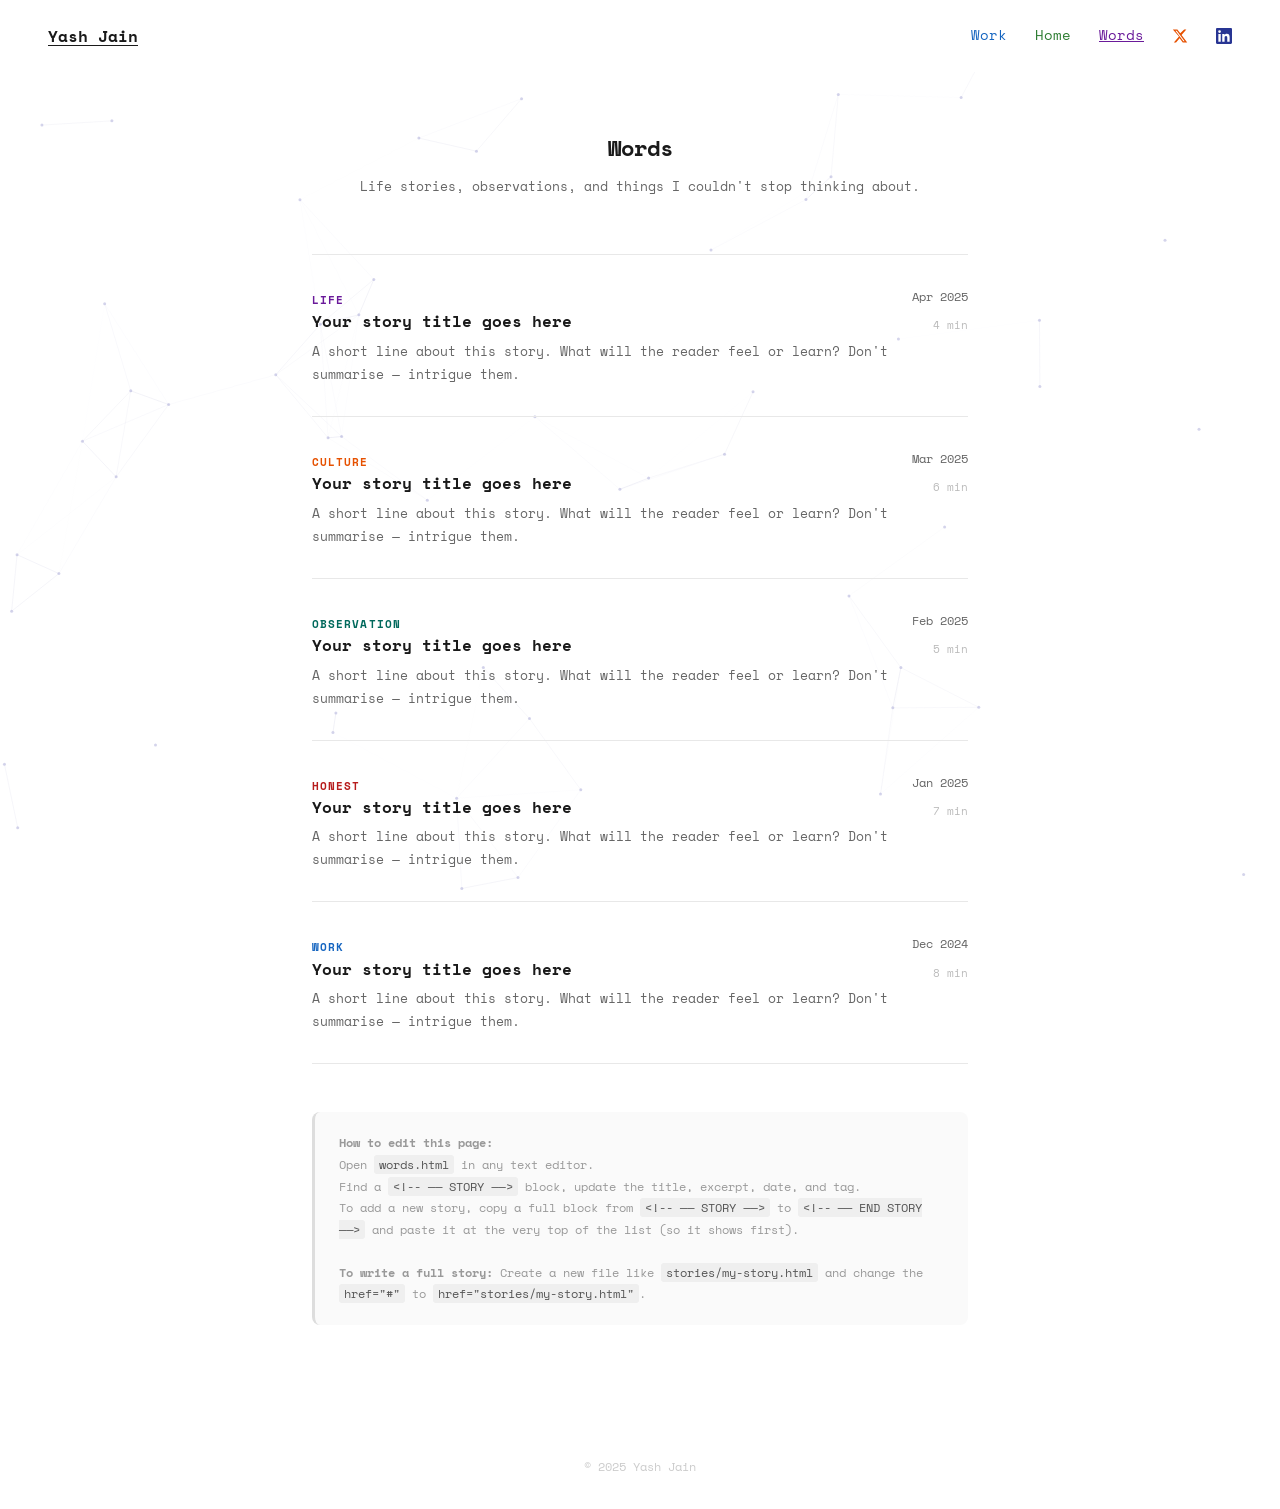
==== words.html @ 3374d109 "Rebuild site as personal page for Yash Jain Replaced VC portfolio template with a minimal, monospace" ====
<!DOCTYPE html>
<html lang="en">
<head>
  <meta charset="UTF-8" />
  <meta name="viewport" content="width=device-width, initial-scale=1.0" />
  <title>Words — Yash Jain</title>
  <meta name="description" content="Stories, essays, and observations by Yash Jain." />
  <link rel="preconnect" href="https://fonts.googleapis.com" />
  <link rel="preconnect" href="https://fonts.gstatic.com" crossorigin />
  <link href="https://fonts.googleapis.com/css2?family=Space+Mono:ital,wght@0,400;0,700;1,400&display=swap" rel="stylesheet" />
  <link rel="stylesheet" href="css/style.css" />
</head>
<body>

  <canvas id="bg-canvas"></canvas>

  <!-- ═══ NAV ═══ -->
  <nav>
    <div class="nav-name"><a href="index.html">Yash Jain</a></div>
    <button class="nav-toggle" id="nav-toggle" aria-label="Menu">☰</button>
    <div class="nav-right" id="nav-right">
      <a href="work.html" class="c-blue">Work</a>
      <a href="index.html" class="c-green">Home</a>
      <a href="words.html" class="c-purple" style="text-decoration: underline;">Words</a>
      <a href="https://twitter.com/yourhandle" target="_blank" rel="noopener" class="c-orange nav-icon" title="Twitter / X">
        <svg width="16" height="16" viewBox="0 0 24 24" fill="currentColor"><path d="M18.244 2.25h3.308l-7.227 8.26 8.502 11.24H16.17l-4.714-6.231-5.401 6.231H2.744l7.736-8.857L1.254 2.25H8.08l4.259 5.629zm-1.161 17.52h1.833L7.084 4.126H5.117z"/></svg>
      </a>
      <a href="https://linkedin.com/in/yourprofile" target="_blank" rel="noopener" class="c-indigo nav-icon" title="LinkedIn">
        <svg width="16" height="16" viewBox="0 0 24 24" fill="currentColor"><path d="M20.447 20.452h-3.554v-5.569c0-1.328-.027-3.037-1.852-3.037-1.853 0-2.136 1.445-2.136 2.939v5.667H9.351V9h3.414v1.561h.046c.477-.9 1.637-1.85 3.37-1.85 3.601 0 4.267 2.37 4.267 5.455v6.286zM5.337 7.433a2.062 2.062 0 01-2.063-2.065 2.064 2.064 0 112.063 2.065zm1.782 13.019H3.555V9h3.564v11.452zM22.225 0H1.771C.792 0 0 .774 0 1.729v20.542C0 23.227.792 24 1.771 24h20.451C23.2 24 24 23.227 24 22.271V1.729C24 .774 23.2 0 22.222 0h.003z"/></svg>
      </a>
    </div>
  </nav>

  <!-- ═══ WORDS PAGE ═══ -->
  <main class="page-main">

    <div class="page-header">
      <h1 class="page-title">Words</h1>
      <!-- ✏️ Edit this subtitle -->
      <p class="page-subtitle">Life stories, observations, and things I couldn't stop thinking about.</p>
    </div>

    <!-- ═══════════════════════════════════════════════════
         ✏️  HOW TO ADD A NEW STORY:

         Copy one <a class="story-item">...</a> block below
         and paste it before the closing </div> of story-list.
         Most recent story should go at the top.

         For the href — if you want a separate page for the full
         story, create a new .html file (e.g. "stories/story-name.html")
         and link to it. Or leave href="#" until you write the full piece.

         TAGS: pick a color class that fits the category:
           c-purple = personal / life
           c-blue   = work / career
           c-green  = places / travel
           c-orange = culture / films / music
           c-teal   = observations
           c-red    = anything raw / honest
         ═══════════════════════════════════════════════════ -->

    <div class="story-list">

      <!-- ── STORY ── Copy & paste this block to add more ── -->
      <a href="#" class="story-item">
        <div>
          <!-- ✏️ Category label + color -->
          <span class="story-tag c-purple">Life</span>
          <!-- ✏️ Story title -->
          <span class="story-title">Your story title goes here</span>
          <!-- ✏️ One-line teaser — what is this story about? -->
          <p class="story-excerpt">
            A short line about this story. What will the reader feel or learn?
            Don't summarise — intrigue them.
          </p>
        </div>
        <div class="story-meta">
          <!-- ✏️ Month + Year -->
          <span class="story-date">Apr 2025</span>
          <!-- ✏️ Estimated reading time -->
          <span class="story-mins">4 min</span>
        </div>
      </a>
      <!-- ── END STORY ── -->

      <!-- ── STORY ── -->
      <a href="#" class="story-item">
        <div>
          <span class="story-tag c-orange">Culture</span>
          <span class="story-title">Your story title goes here</span>
          <p class="story-excerpt">
            A short line about this story. What will the reader feel or learn?
            Don't summarise — intrigue them.
          </p>
        </div>
        <div class="story-meta">
          <span class="story-date">Mar 2025</span>
          <span class="story-mins">6 min</span>
        </div>
      </a>
      <!-- ── END STORY ── -->

      <!-- ── STORY ── -->
      <a href="#" class="story-item">
        <div>
          <span class="story-tag c-teal">Observation</span>
          <span class="story-title">Your story title goes here</span>
          <p class="story-excerpt">
            A short line about this story. What will the reader feel or learn?
            Don't summarise — intrigue them.
          </p>
        </div>
        <div class="story-meta">
          <span class="story-date">Feb 2025</span>
          <span class="story-mins">5 min</span>
        </div>
      </a>
      <!-- ── END STORY ── -->

      <!-- ── STORY ── -->
      <a href="#" class="story-item">
        <div>
          <span class="story-tag c-red">Honest</span>
          <span class="story-title">Your story title goes here</span>
          <p class="story-excerpt">
            A short line about this story. What will the reader feel or learn?
            Don't summarise — intrigue them.
          </p>
        </div>
        <div class="story-meta">
          <span class="story-date">Jan 2025</span>
          <span class="story-mins">7 min</span>
        </div>
      </a>
      <!-- ── END STORY ── -->

      <!-- ── STORY ── -->
      <a href="#" class="story-item">
        <div>
          <span class="story-tag c-blue">Work</span>
          <span class="story-title">Your story title goes here</span>
          <p class="story-excerpt">
            A short line about this story. What will the reader feel or learn?
            Don't summarise — intrigue them.
          </p>
        </div>
        <div class="story-meta">
          <span class="story-date">Dec 2024</span>
          <span class="story-mins">8 min</span>
        </div>
      </a>
      <!-- ── END STORY ── -->

    </div>
    <!-- ═══ END STORY LIST ═══ -->

    <!-- How-to note — delete this once you're done editing -->
    <div class="edit-hint">
      <strong>How to edit this page:</strong><br />
      Open <code>words.html</code> in any text editor.<br />
      Find a <code>&lt;!-- ── STORY ──&gt;</code> block, update the title, excerpt, date, and tag.<br />
      To add a new story, copy a full block from <code>&lt;!-- ── STORY ──&gt;</code> to <code>&lt;!-- ── END STORY ──&gt;</code> and paste it at the very top of the list (so it shows first).<br /><br />
      <strong>To write a full story:</strong> Create a new file like <code>stories/my-story.html</code> and change the <code>href="#"</code> to <code>href="stories/my-story.html"</code>.
    </div>

  </main>

  <footer>© 2025 Yash Jain</footer>

  <script src="js/main.js"></script>
</body>
</html>
---- css/style.css ----
@import url('https://fonts.googleapis.com/css2?family=Space+Mono:ital,wght@0,400;0,700;1,400&display=swap');

* { box-sizing: border-box; margin: 0; padding: 0; }

:root {
  --bg: #ffffff;
  --text: #1a1a1a;
  --muted: #666;
  --border: #e8e8e8;
  --font: 'Space Mono', 'Courier New', monospace;
}

html { scroll-behavior: smooth; }

body {
  font-family: var(--font);
  background: var(--bg);
  color: var(--text);
  line-height: 1.75;
  font-size: 15px;
  -webkit-font-smoothing: antialiased;
}

/* Constellation canvas sits behind everything */
#bg-canvas {
  position: fixed;
  top: 0; left: 0;
  width: 100%; height: 100%;
  z-index: 0;
  pointer-events: none;
}

nav, main, footer { position: relative; z-index: 1; }

/* ── NAV ─────────────────────────────────────────── */
nav {
  display: flex;
  justify-content: space-between;
  align-items: center;
  padding: 22px 48px;
  background: rgba(255, 255, 255, 0.88);
  backdrop-filter: blur(10px);
  -webkit-backdrop-filter: blur(10px);
  position: sticky;
  top: 0;
  z-index: 100;
}

.nav-name a {
  font-size: 1rem;
  font-weight: 700;
  color: var(--text);
  text-decoration: underline;
  text-underline-offset: 3px;
}

.nav-right {
  display: flex;
  align-items: center;
  gap: 28px;
}

.nav-right a {
  font-size: 0.85rem;
  text-decoration: none;
  font-weight: 400;
}

.nav-right a:hover { text-decoration: underline; }

.nav-icon {
  display: flex;
  align-items: center;
}

.nav-toggle {
  display: none;
  background: none;
  border: none;
  cursor: pointer;
  font-size: 1.4rem;
  color: var(--text);
  font-family: var(--font);
}

/* ── HOMEPAGE ─────────────────────────────────────── */
.main {
  max-width: 720px;
  margin: 0 auto;
  padding: 56px 32px 100px;
  text-align: center;
}

/* Circular photo */
.photo-wrap { margin-bottom: 36px; }

.photo-circle {
  width: 160px;
  height: 160px;
  border-radius: 50%;
  overflow: hidden;
  margin: 0 auto;
  background: #e8e8e8;
  border: 3px solid #ddd;
  display: flex;
  align-items: center;
  justify-content: center;
}

.photo-circle img {
  width: 100%;
  height: 100%;
  object-fit: cover;
}

.photo-circle svg { opacity: 0.3; }

.photo-hint {
  margin-top: 8px;
  font-size: 0.7rem;
  color: #bbb;
  font-style: italic;
}

/* Intro paragraphs */
.intro p {
  font-size: 1rem;
  margin-bottom: 22px;
  line-height: 1.85;
}

.intro .greeting {
  font-size: 1.1rem;
  font-weight: 700;
  margin-bottom: 28px;
}

/* Blinking cursor */
.cursor {
  display: inline-block;
  width: 2px;
  height: 0.9em;
  background: var(--text);
  vertical-align: middle;
  margin-left: 3px;
  animation: blink 1.1s step-end infinite;
}
@keyframes blink { 50% { opacity: 0; } }

/* ── COLORFUL LINKS ───────────────────────────────── */
a { text-decoration: none; }
a:hover { text-decoration: underline; }

.c-blue   { color: #1565c0; }
.c-green  { color: #2e7d32; }
.c-purple { color: #6a1a9a; }
.c-teal   { color: #00695c; }
.c-orange { color: #e65100; }
.c-red    { color: #b71c1c; }
.c-pink   { color: #ad1457; }
.c-gold   { color: #e65100; }
.c-indigo { color: #283593; }

/* ── RECENT WRITING PREVIEW (homepage) ───────────── */
.recent-section {
  margin-top: 64px;
  text-align: left;
}

.recent-label {
  font-size: 0.72rem;
  font-weight: 700;
  letter-spacing: 0.12em;
  text-transform: uppercase;
  color: var(--muted);
  margin-bottom: 20px;
  display: block;
}

.recent-list { display: flex; flex-direction: column; }

.recent-item {
  display: flex;
  justify-content: space-between;
  align-items: baseline;
  gap: 16px;
  padding: 14px 0;
  border-bottom: 1px solid var(--border);
  font-size: 0.88rem;
}

.recent-item:first-child { border-top: 1px solid var(--border); }

.recent-item-title { font-weight: 700; line-height: 1.4; }
.recent-item-date { font-size: 0.75rem; color: var(--muted); white-space: nowrap; }

.recent-more {
  display: inline-block;
  margin-top: 18px;
  font-size: 0.82rem;
  color: var(--muted);
}
.recent-more:hover { color: var(--text); text-decoration: underline; }

/* ── INNER PAGES ──────────────────────────────────── */
.page-main {
  max-width: 720px;
  margin: 0 auto;
  padding: 56px 32px 100px;
}

.page-header {
  text-align: center;
  margin-bottom: 56px;
}

.page-title {
  font-size: 1.4rem;
  font-weight: 700;
  margin-bottom: 8px;
}

.page-subtitle {
  font-size: 0.83rem;
  color: var(--muted);
  line-height: 1.7;
}

/* ── WORK PAGE ────────────────────────────────────── */
.work-list { display: flex; flex-direction: column; }

.work-item {
  padding: 32px 0;
  border-bottom: 1px solid var(--border);
}

.work-item:first-child { border-top: 1px solid var(--border); }

.work-header {
  display: flex;
  justify-content: space-between;
  align-items: baseline;
  flex-wrap: wrap;
  gap: 8px;
  margin-bottom: 4px;
}

.work-company { font-size: 1rem; font-weight: 700; }
.work-period { font-size: 0.75rem; color: var(--muted); }
.work-role { font-size: 0.83rem; color: var(--muted); font-style: italic; margin-bottom: 10px; }
.work-desc { font-size: 0.875rem; line-height: 1.8; color: #333; }

/* ── WORDS PAGE ───────────────────────────────────── */
.story-list { display: flex; flex-direction: column; }

.story-item {
  padding: 30px 0;
  border-bottom: 1px solid var(--border);
  display: grid;
  grid-template-columns: 1fr auto;
  gap: 20px;
  align-items: start;
  cursor: pointer;
  transition: opacity 0.15s;
  text-decoration: none;
  color: inherit;
}

.story-item:first-child { border-top: 1px solid var(--border); }
.story-item:hover { opacity: 0.6; }

.story-tag {
  font-size: 0.67rem;
  font-weight: 700;
  text-transform: uppercase;
  letter-spacing: 0.1em;
  margin-bottom: 7px;
}

.story-title {
  font-size: 0.97rem;
  font-weight: 700;
  display: block;
  margin-bottom: 7px;
  line-height: 1.4;
}

.story-excerpt {
  font-size: 0.82rem;
  color: var(--muted);
  line-height: 1.75;
}

.story-meta { text-align: right; flex-shrink: 0; padding-top: 2px; }
.story-date { font-size: 0.72rem; color: var(--muted); display: block; margin-bottom: 3px; }
.story-mins { font-size: 0.68rem; color: #bbb; }

/* ── EDIT HINT BOX ────────────────────────────────── */
.edit-hint {
  margin-top: 48px;
  padding: 20px 24px;
  background: #fafafa;
  border-radius: 8px;
  border-left: 3px solid #ddd;
  font-size: 0.75rem;
  color: #999;
  line-height: 1.8;
}

.edit-hint code {
  background: #efefef;
  padding: 1px 5px;
  border-radius: 3px;
  font-family: var(--font);
  font-size: 0.75rem;
  color: #555;
}

/* ── FOOTER ───────────────────────────────────────── */
footer {
  text-align: center;
  padding: 32px;
  font-size: 0.72rem;
  color: #ccc;
  position: relative;
  z-index: 1;
}

/* ── RESPONSIVE ───────────────────────────────────── */
@media (max-width: 600px) {
  nav { padding: 18px 20px; }
  .nav-right { display: none; gap: 20px; flex-direction: column; align-items: flex-start; }
  .nav-right.open {
    display: flex;
    position: fixed;
    inset: 64px 0 0;
    background: rgba(255,255,255,0.97);
    padding: 32px 24px;
    border-top: 1px solid var(--border);
  }
  .nav-right.open a { font-size: 1.1rem; }
  .nav-toggle { display: block; }
  .main, .page-main { padding: 40px 20px 80px; }
  .story-item { grid-template-columns: 1fr; }
  .story-meta { text-align: left; }
  .work-header { flex-direction: column; gap: 2px; }
}
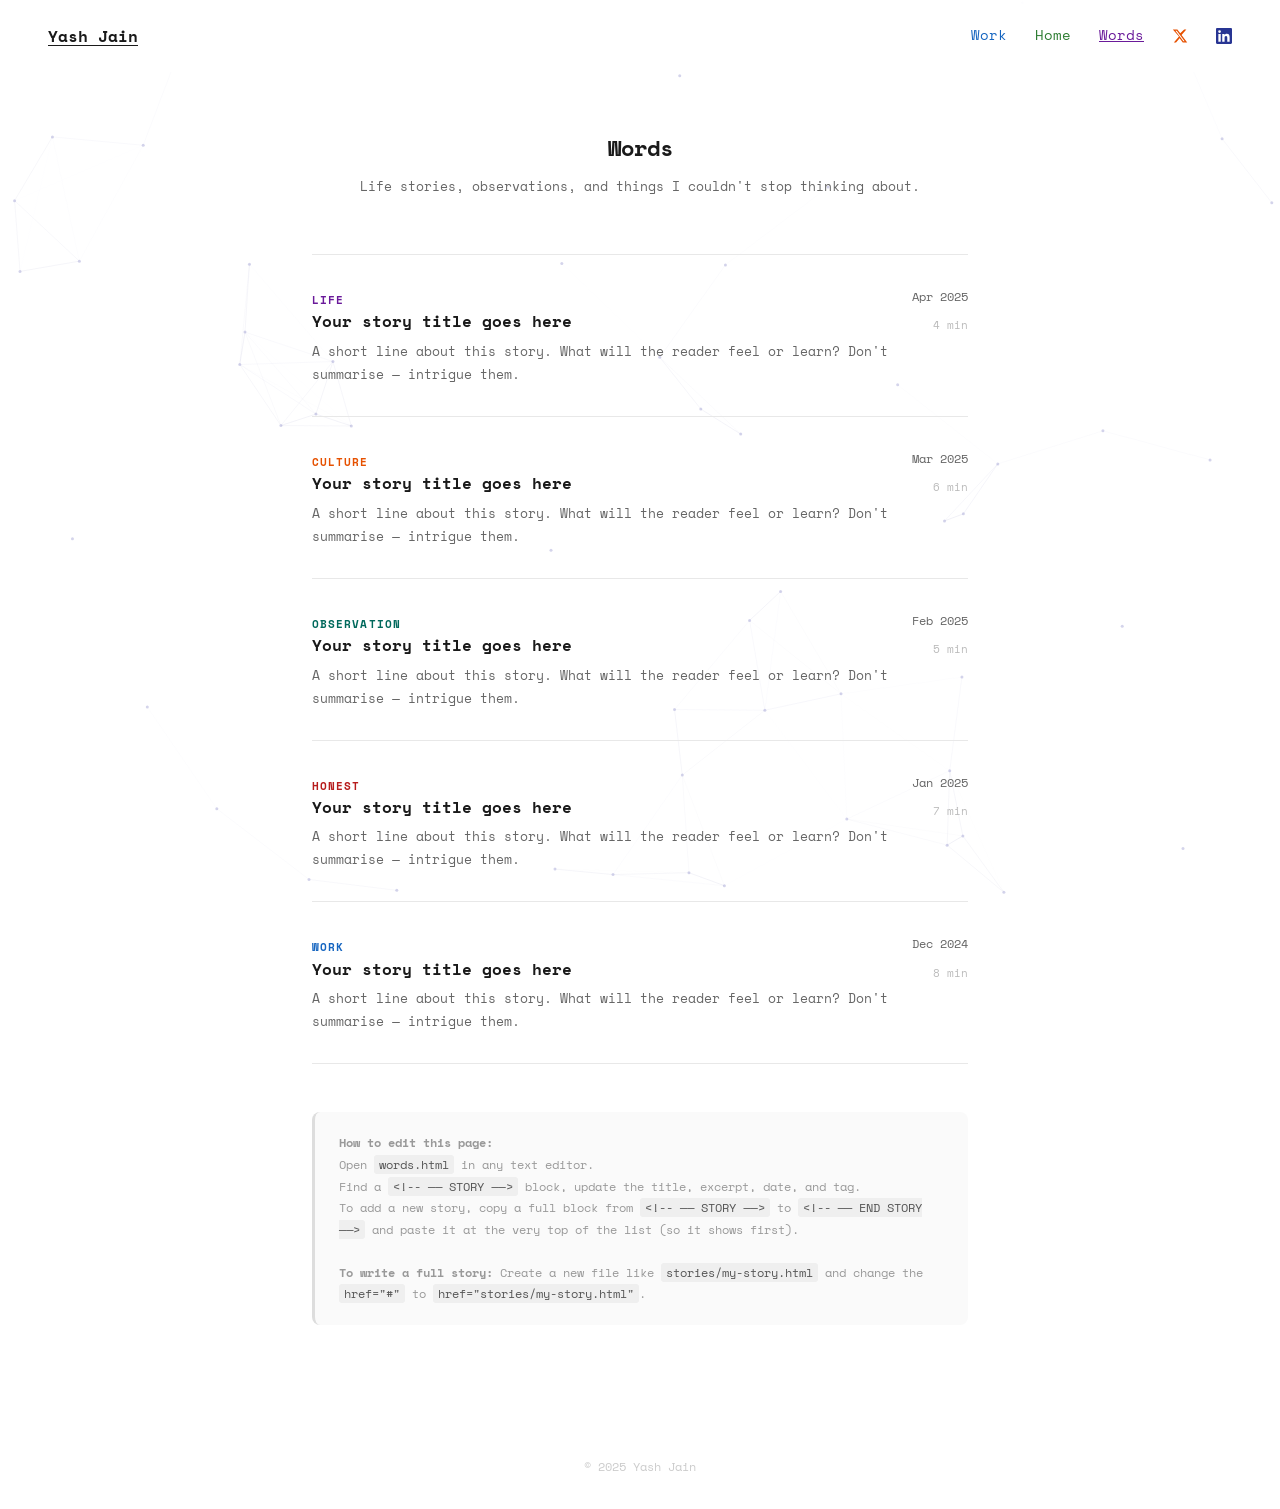
==== commit a10cad5a: "Update LinkedIn URL to Yash's profile https://claude.ai/code/session_01B4JHnbp2i37ksnkt1Pam4w" ====
--- a/words.html
+++ b/words.html
@@ -25,7 +25,7 @@
       <a href="https://twitter.com/yourhandle" target="_blank" rel="noopener" class="c-orange nav-icon" title="Twitter / X">
         <svg width="16" height="16" viewBox="0 0 24 24" fill="currentColor"><path d="M18.244 2.25h3.308l-7.227 8.26 8.502 11.24H16.17l-4.714-6.231-5.401 6.231H2.744l7.736-8.857L1.254 2.25H8.08l4.259 5.629zm-1.161 17.52h1.833L7.084 4.126H5.117z"/></svg>
       </a>
-      <a href="https://linkedin.com/in/yourprofile" target="_blank" rel="noopener" class="c-indigo nav-icon" title="LinkedIn">
+      <a href="https://www.linkedin.com/in/yash-jain-02a8b918b/" target="_blank" rel="noopener" class="c-indigo nav-icon" title="LinkedIn">
         <svg width="16" height="16" viewBox="0 0 24 24" fill="currentColor"><path d="M20.447 20.452h-3.554v-5.569c0-1.328-.027-3.037-1.852-3.037-1.853 0-2.136 1.445-2.136 2.939v5.667H9.351V9h3.414v1.561h.046c.477-.9 1.637-1.85 3.37-1.85 3.601 0 4.267 2.37 4.267 5.455v6.286zM5.337 7.433a2.062 2.062 0 01-2.063-2.065 2.064 2.064 0 112.063 2.065zm1.782 13.019H3.555V9h3.564v11.452zM22.225 0H1.771C.792 0 0 .774 0 1.729v20.542C0 23.227.792 24 1.771 24h20.451C23.2 24 24 23.227 24 22.271V1.729C24 .774 23.2 0 22.222 0h.003z"/></svg>
       </a>
     </div>
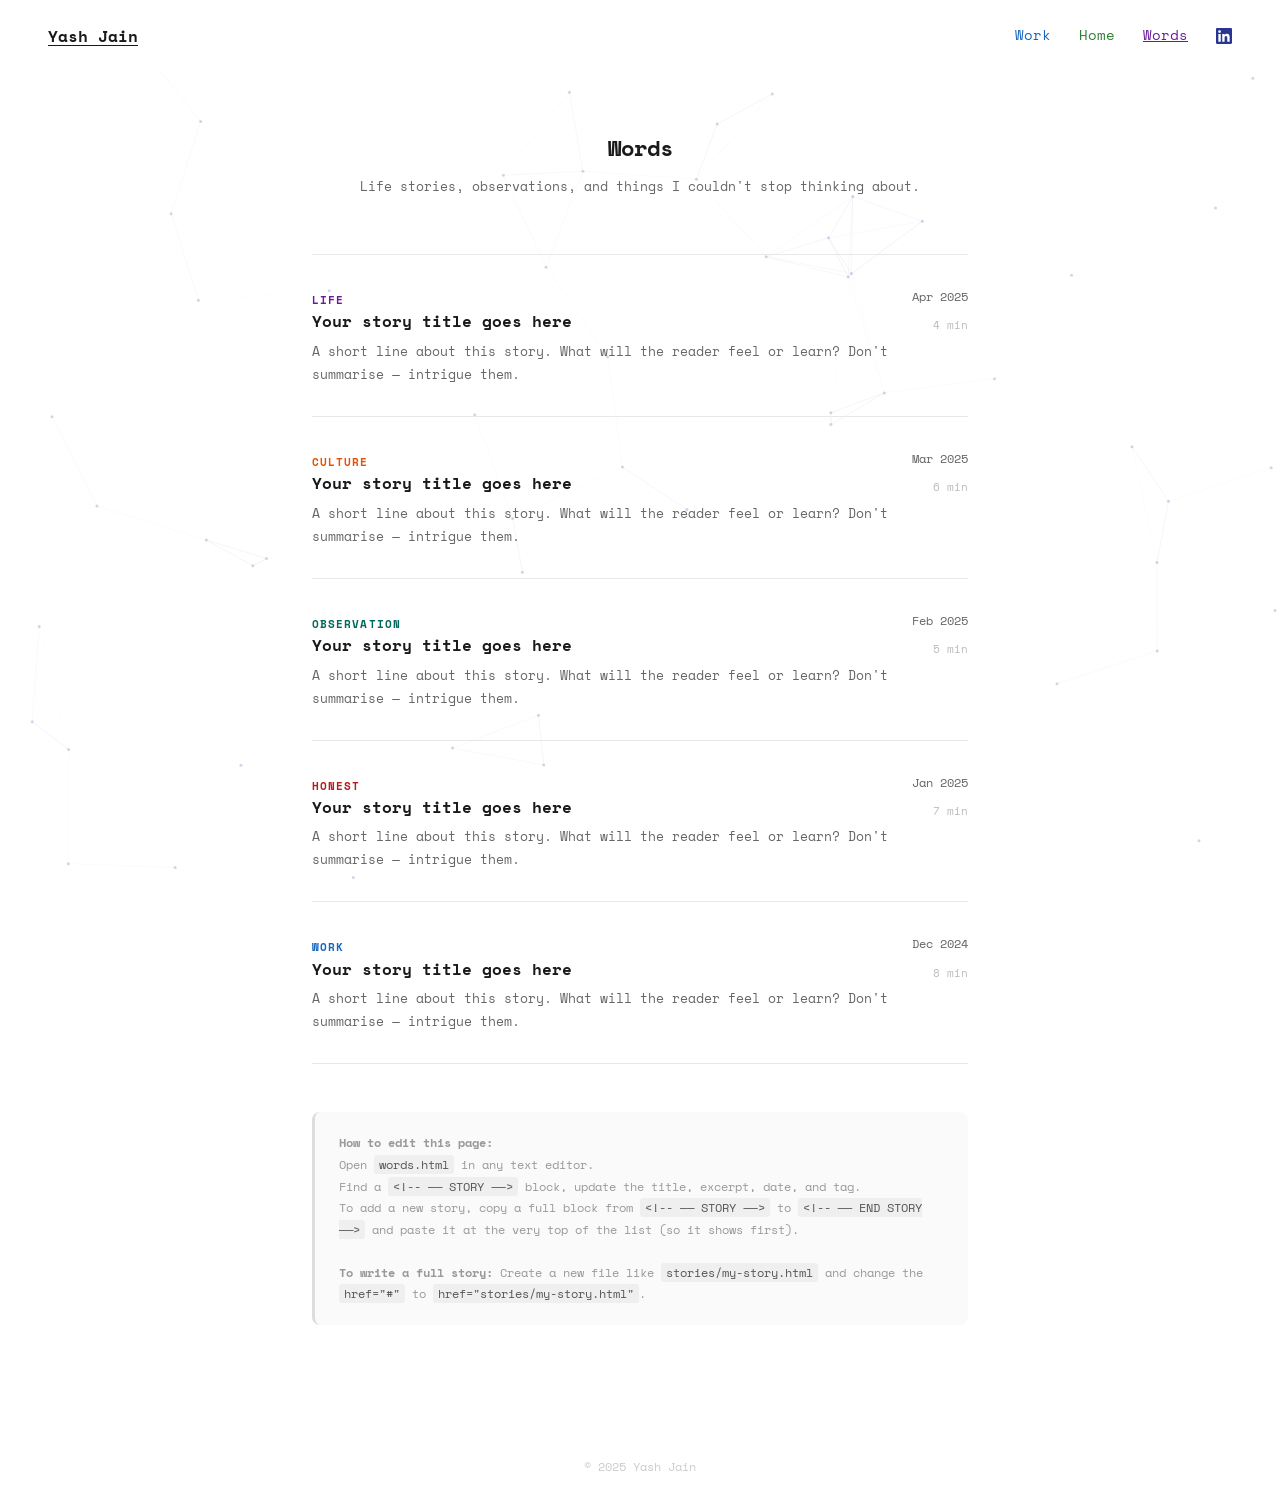
==== commit 4ff873aa: "Add work experience and remove Twitter icon Full tenures for Roland Berger, General Catalyst, BCG, a" ====
--- a/words.html
+++ b/words.html
@@ -22,9 +22,6 @@
       <a href="work.html" class="c-blue">Work</a>
       <a href="index.html" class="c-green">Home</a>
       <a href="words.html" class="c-purple" style="text-decoration: underline;">Words</a>
-      <a href="https://twitter.com/yourhandle" target="_blank" rel="noopener" class="c-orange nav-icon" title="Twitter / X">
-        <svg width="16" height="16" viewBox="0 0 24 24" fill="currentColor"><path d="M18.244 2.25h3.308l-7.227 8.26 8.502 11.24H16.17l-4.714-6.231-5.401 6.231H2.744l7.736-8.857L1.254 2.25H8.08l4.259 5.629zm-1.161 17.52h1.833L7.084 4.126H5.117z"/></svg>
-      </a>
       <a href="https://www.linkedin.com/in/yash-jain-02a8b918b/" target="_blank" rel="noopener" class="c-indigo nav-icon" title="LinkedIn">
         <svg width="16" height="16" viewBox="0 0 24 24" fill="currentColor"><path d="M20.447 20.452h-3.554v-5.569c0-1.328-.027-3.037-1.852-3.037-1.853 0-2.136 1.445-2.136 2.939v5.667H9.351V9h3.414v1.561h.046c.477-.9 1.637-1.85 3.37-1.85 3.601 0 4.267 2.37 4.267 5.455v6.286zM5.337 7.433a2.062 2.062 0 01-2.063-2.065 2.064 2.064 0 112.063 2.065zm1.782 13.019H3.555V9h3.564v11.452zM22.225 0H1.771C.792 0 0 .774 0 1.729v20.542C0 23.227.792 24 1.771 24h20.451C23.2 24 24 23.227 24 22.271V1.729C24 .774 23.2 0 22.222 0h.003z"/></svg>
       </a>
--- a/css/style.css
+++ b/css/style.css
@@ -249,6 +249,68 @@
 .work-period { font-size: 0.75rem; color: var(--muted); }
 .work-role { font-size: 0.83rem; color: var(--muted); font-style: italic; margin-bottom: 10px; }
 .work-desc { font-size: 0.875rem; line-height: 1.8; color: #333; }
+
+.work-subsection {
+  font-size: 0.72rem;
+  font-weight: 700;
+  text-transform: uppercase;
+  letter-spacing: 0.1em;
+  color: var(--muted);
+  margin-top: 18px;
+  margin-bottom: 8px;
+}
+
+.work-bullets {
+  list-style: none;
+  padding: 0;
+  margin: 0;
+  display: flex;
+  flex-direction: column;
+  gap: 7px;
+}
+
+.work-bullets > li {
+  font-size: 0.875rem;
+  line-height: 1.75;
+  color: #333;
+  padding-left: 18px;
+  position: relative;
+}
+
+.work-bullets > li::before {
+  content: '●';
+  position: absolute;
+  left: 0;
+  font-size: 0.45rem;
+  top: 7px;
+  color: var(--muted);
+}
+
+.work-sub-bullets {
+  list-style: none;
+  padding: 0;
+  margin: 6px 0 0 18px;
+  display: flex;
+  flex-direction: column;
+  gap: 5px;
+}
+
+.work-sub-bullets li {
+  font-size: 0.83rem;
+  line-height: 1.7;
+  color: #555;
+  padding-left: 16px;
+  position: relative;
+}
+
+.work-sub-bullets li::before {
+  content: '○';
+  position: absolute;
+  left: 0;
+  font-size: 0.5rem;
+  top: 6px;
+  color: #bbb;
+}
 
 /* ── WORDS PAGE ───────────────────────────────────── */
 .story-list { display: flex; flex-direction: column; }
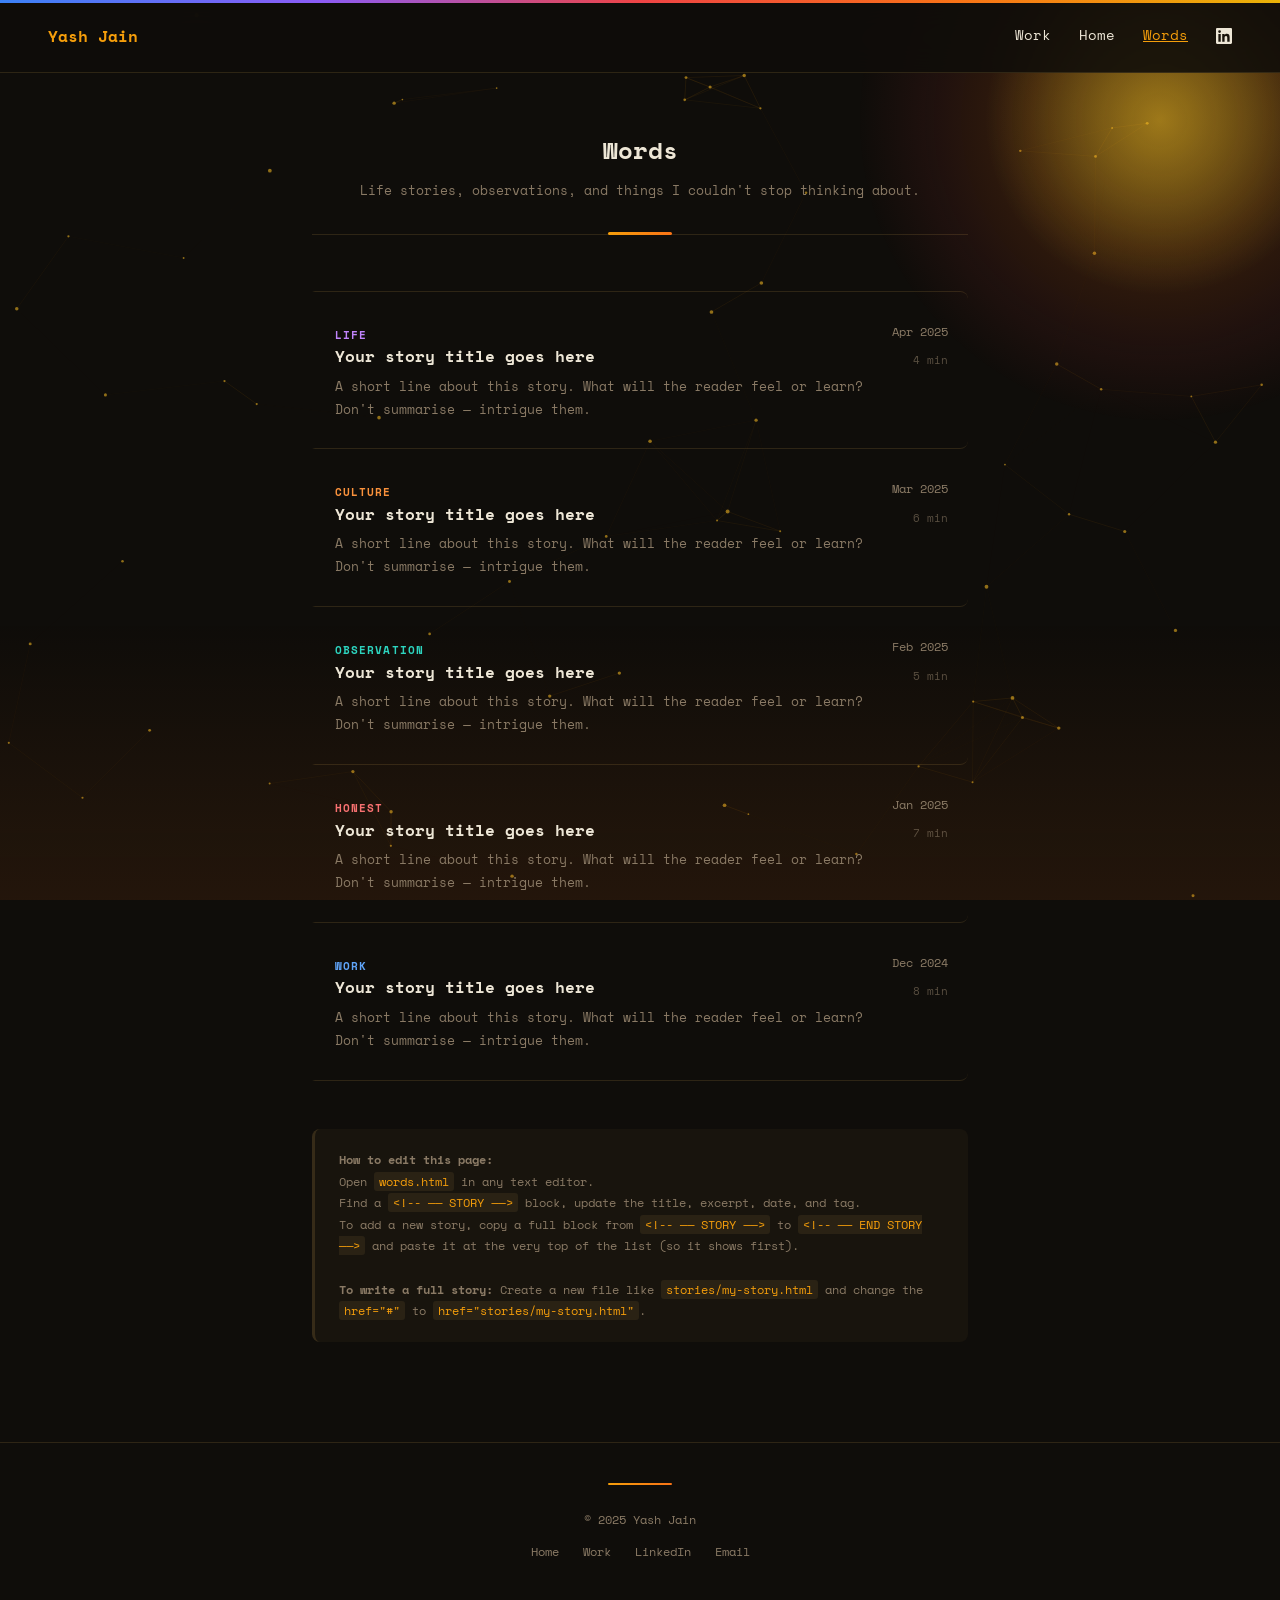
==== commit ced8d84a: "Full visual overhaul: dark theme, sun bg, typewriter, parallax - Dark warm theme (#0f0d0a) with gold" ====
--- a/words.html
+++ b/words.html
@@ -5,6 +5,16 @@
   <meta name="viewport" content="width=device-width, initial-scale=1.0" />
   <title>Words — Yash Jain</title>
   <meta name="description" content="Stories, essays, and observations by Yash Jain." />
+
+  <!-- Open Graph -->
+  <meta property="og:type"        content="website" />
+  <meta property="og:url"         content="https://yashgitbest.github.io/Project-website/words.html" />
+  <meta property="og:title"       content="Words — Yash Jain" />
+  <meta property="og:description" content="Life stories, observations, and things I couldn't stop thinking about." />
+  <meta property="og:image"       content="https://yashgitbest.github.io/Project-website/images/photo.jpg" />
+  <meta name="twitter:card"       content="summary_large_image" />
+
+  <link rel="icon" href="favicon.svg" type="image/svg+xml" />
   <link rel="preconnect" href="https://fonts.googleapis.com" />
   <link rel="preconnect" href="https://fonts.gstatic.com" crossorigin />
   <link href="https://fonts.googleapis.com/css2?family=Space+Mono:ital,wght@0,400;0,700;1,400&display=swap" rel="stylesheet" />
@@ -13,15 +23,17 @@
 <body>
 
   <canvas id="bg-canvas"></canvas>
+  <div class="sun-orb" id="sun-orb"></div>
+  <div class="horizon-glow"></div>
 
   <!-- ═══ NAV ═══ -->
   <nav>
     <div class="nav-name"><a href="index.html">Yash Jain</a></div>
     <button class="nav-toggle" id="nav-toggle" aria-label="Menu">☰</button>
     <div class="nav-right" id="nav-right">
-      <a href="work.html" class="c-blue">Work</a>
-      <a href="index.html" class="c-green">Home</a>
-      <a href="words.html" class="c-purple" style="text-decoration: underline;">Words</a>
+      <a href="work.html" class="c-gold">Work</a>
+      <a href="index.html" class="c-orange">Home</a>
+      <a href="words.html" class="c-purple active">Words</a>
       <a href="https://www.linkedin.com/in/yash-jain-02a8b918b/" target="_blank" rel="noopener" class="c-indigo nav-icon" title="LinkedIn">
         <svg width="16" height="16" viewBox="0 0 24 24" fill="currentColor"><path d="M20.447 20.452h-3.554v-5.569c0-1.328-.027-3.037-1.852-3.037-1.853 0-2.136 1.445-2.136 2.939v5.667H9.351V9h3.414v1.561h.046c.477-.9 1.637-1.85 3.37-1.85 3.601 0 4.267 2.37 4.267 5.455v6.286zM5.337 7.433a2.062 2.062 0 01-2.063-2.065 2.064 2.064 0 112.063 2.065zm1.782 13.019H3.555V9h3.564v11.452zM22.225 0H1.771C.792 0 0 .774 0 1.729v20.542C0 23.227.792 24 1.771 24h20.451C23.2 24 24 23.227 24 22.271V1.729C24 .774 23.2 0 22.222 0h.003z"/></svg>
       </a>
@@ -163,7 +175,15 @@
 
   </main>
 
-  <footer>© 2025 Yash Jain</footer>
+  <footer>
+    © 2025 Yash Jain
+    <div class="footer-links">
+      <a href="index.html">Home</a>
+      <a href="work.html">Work</a>
+      <a href="https://www.linkedin.com/in/yash-jain-02a8b918b/" target="_blank" rel="noopener">LinkedIn</a>
+      <a href="mailto:your@email.com">Email</a>
+    </div>
+  </footer>
 
   <script src="js/main.js"></script>
 </body>
--- a/css/style.css
+++ b/css/style.css
@@ -3,11 +3,15 @@
 * { box-sizing: border-box; margin: 0; padding: 0; }
 
 :root {
-  --bg: #ffffff;
-  --text: #1a1a1a;
-  --muted: #666;
-  --border: #e8e8e8;
-  --font: 'Space Mono', 'Courier New', monospace;
+  --bg:      #0f0d0a;
+  --bg-2:    #1a1510;
+  --bg-card: rgba(255, 200, 100, 0.04);
+  --text:    #ede6d6;
+  --muted:   #8a7a65;
+  --border:  rgba(255, 200, 100, 0.13);
+  --gold:    #f59e0b;
+  --orange:  #f97316;
+  --font:    'Space Mono', 'Courier New', monospace;
 }
 
 html { scroll-behavior: smooth; }
@@ -19,9 +23,10 @@
   line-height: 1.75;
   font-size: 15px;
   -webkit-font-smoothing: antialiased;
-}
-
-/* Constellation canvas sits behind everything */
+  overflow-x: hidden;
+}
+
+/* ── BACKGROUND LAYERS ───────────────────────────── */
 #bg-canvas {
   position: fixed;
   top: 0; left: 0;
@@ -30,6 +35,55 @@
   pointer-events: none;
 }
 
+/* Sun orb */
+.sun-orb {
+  position: fixed;
+  top: -180px;
+  right: -180px;
+  width: 600px;
+  height: 600px;
+  border-radius: 50%;
+  background: radial-gradient(circle at center,
+    rgba(251, 191, 36, 0.28) 0%,
+    rgba(249, 115, 22, 0.16) 30%,
+    rgba(239,  68,  68, 0.07) 55%,
+    transparent 72%
+  );
+  pointer-events: none;
+  z-index: 0;
+  animation: sunBreath 6s ease-in-out infinite;
+  transition: transform 0.15s ease-out;
+}
+.sun-orb::before {
+  content: '';
+  position: absolute;
+  inset: 110px;
+  border-radius: 50%;
+  background: radial-gradient(circle, rgba(251, 191, 36, 0.45) 0%, transparent 65%);
+  animation: sunCore 6s ease-in-out infinite;
+}
+@keyframes sunBreath {
+  0%, 100% { transform: scale(1);    opacity: 1;    }
+  50%       { transform: scale(1.06); opacity: 0.88; }
+}
+@keyframes sunCore {
+  0%, 100% { opacity: 0.75; }
+  50%       { opacity: 1;    }
+}
+
+/* Horizon glow */
+.horizon-glow {
+  position: fixed;
+  bottom: 0; left: 0; right: 0;
+  height: 280px;
+  background: linear-gradient(to top,
+    rgba(249, 115, 22, 0.09) 0%,
+    transparent 100%
+  );
+  pointer-events: none;
+  z-index: 0;
+}
+
 nav, main, footer { position: relative; z-index: 1; }
 
 /* ── NAV ─────────────────────────────────────────── */
@@ -38,109 +92,171 @@
   justify-content: space-between;
   align-items: center;
   padding: 22px 48px;
-  background: rgba(255, 255, 255, 0.88);
-  backdrop-filter: blur(10px);
-  -webkit-backdrop-filter: blur(10px);
+  background: rgba(15, 13, 10, 0.88);
+  backdrop-filter: blur(16px);
+  -webkit-backdrop-filter: blur(16px);
   position: sticky;
   top: 0;
   z-index: 100;
+  border-bottom: 1px solid var(--border);
+}
+nav::before {
+  content: '';
+  position: absolute;
+  top: 0; left: 0; right: 0;
+  height: 3px;
+  background: linear-gradient(90deg, #3b82f6, #8b5cf6, #ef4444, #f97316, #eab308);
+  z-index: 2;
 }
 
 .nav-name a {
   font-size: 1rem;
   font-weight: 700;
-  color: var(--text);
-  text-decoration: underline;
-  text-underline-offset: 3px;
-}
+  color: var(--gold);
+  text-decoration: none;
+  transition: all 0.2s;
+  position: relative;
+}
+.nav-name a::after {
+  content: '';
+  position: absolute;
+  bottom: -2px; left: 0; right: 0;
+  height: 1px;
+  background: var(--gold);
+  transform: scaleX(0);
+  transform-origin: left;
+  transition: transform 0.2s;
+}
+.nav-name a:hover::after { transform: scaleX(1); }
 
 .nav-right {
   display: flex;
   align-items: center;
   gap: 28px;
 }
-
 .nav-right a {
   font-size: 0.85rem;
   text-decoration: none;
   font-weight: 400;
-}
-
-.nav-right a:hover { text-decoration: underline; }
-
-.nav-icon {
-  display: flex;
-  align-items: center;
-}
+  color: var(--text);
+  transition: color 0.2s;
+  position: relative;
+}
+.nav-right a::after {
+  content: '';
+  position: absolute;
+  bottom: -2px; left: 0; right: 0;
+  height: 1px;
+  background: currentColor;
+  transform: scaleX(0);
+  transform-origin: left;
+  transition: transform 0.2s;
+}
+.nav-right a:hover { color: var(--gold); }
+.nav-right a:hover::after { transform: scaleX(1); }
+.nav-right a.active { color: var(--gold); text-decoration: underline; }
+
+.nav-icon { display: flex; align-items: center; }
+.nav-icon::after { display: none !important; }
 
 .nav-toggle {
   display: none;
   background: none;
   border: none;
   cursor: pointer;
-  font-size: 1.4rem;
+  font-size: 1.3rem;
   color: var(--text);
   font-family: var(--font);
-}
+  transition: color 0.2s;
+  z-index: 110;
+}
+.nav-toggle:hover { color: var(--gold); }
 
 /* ── HOMEPAGE ─────────────────────────────────────── */
 .main {
-  max-width: 720px;
+  max-width: 680px;
   margin: 0 auto;
-  padding: 56px 32px 100px;
+  padding: 60px 32px 100px;
   text-align: center;
 }
 
-/* Circular photo */
-.photo-wrap { margin-bottom: 36px; }
+/* Spinning photo ring */
+.photo-wrap {
+  width: 200px;
+  height: 200px;
+  position: relative;
+  margin: 0 auto 44px;
+}
+.photo-ring {
+  position: absolute;
+  inset: 0;
+  border-radius: 50%;
+  background: conic-gradient(
+    #f59e0b 0deg,
+    #f97316 72deg,
+    #ef4444 144deg,
+    #8b5cf6 216deg,
+    #3b82f6 288deg,
+    #f59e0b 360deg
+  );
+  animation: ringRotate 7s linear infinite;
+}
+@keyframes ringRotate { to { transform: rotate(360deg); } }
 
 .photo-circle {
-  width: 160px;
-  height: 160px;
+  position: absolute;
+  inset: 4px;
   border-radius: 50%;
   overflow: hidden;
-  margin: 0 auto;
-  background: #e8e8e8;
-  border: 3px solid #ddd;
+  background: var(--bg);
   display: flex;
   align-items: center;
   justify-content: center;
 }
-
 .photo-circle img {
-  width: 100%;
-  height: 100%;
+  width: 100%; height: 100%;
   object-fit: cover;
-}
-
-.photo-circle svg { opacity: 0.3; }
-
-.photo-hint {
-  margin-top: 8px;
-  font-size: 0.7rem;
-  color: #bbb;
-  font-style: italic;
-}
-
-/* Intro paragraphs */
+  border-radius: 50%;
+  transition: transform 0.4s ease;
+}
+.photo-wrap:hover img { transform: scale(1.05); }
+.photo-circle svg { opacity: 0.2; color: var(--muted); }
+
+/* Intro */
 .intro p {
   font-size: 1rem;
   margin-bottom: 22px;
-  line-height: 1.85;
-}
-
+  line-height: 1.9;
+}
 .intro .greeting {
-  font-size: 1.1rem;
+  font-size: 1.15rem;
   font-weight: 700;
-  margin-bottom: 28px;
-}
+  margin-bottom: 32px;
+  min-height: 2.5em;
+}
+
+/* Rocky quote gradient */
+.rocky-quote {
+  display: block;
+  margin-top: 28px;
+  padding: 20px 24px;
+  border-left: 3px solid var(--gold);
+  background: rgba(245, 158, 11, 0.06);
+  border-radius: 0 8px 8px 0;
+  font-style: italic;
+  font-size: 0.9rem;
+  line-height: 1.8;
+  text-align: left;
+  color: var(--muted);
+}
+.rocky-quote em { color: var(--text); font-style: italic; }
 
 /* Blinking cursor */
 .cursor {
   display: inline-block;
   width: 2px;
-  height: 0.9em;
-  background: var(--text);
+  height: 0.85em;
+  background: var(--gold);
   vertical-align: middle;
   margin-left: 3px;
   animation: blink 1.1s step-end infinite;
@@ -148,35 +264,43 @@
 @keyframes blink { 50% { opacity: 0; } }
 
 /* ── COLORFUL LINKS ───────────────────────────────── */
-a { text-decoration: none; }
+a { text-decoration: none; transition: opacity 0.15s; }
 a:hover { text-decoration: underline; }
 
-.c-blue   { color: #1565c0; }
-.c-green  { color: #2e7d32; }
-.c-purple { color: #6a1a9a; }
-.c-teal   { color: #00695c; }
-.c-orange { color: #e65100; }
-.c-red    { color: #b71c1c; }
-.c-pink   { color: #ad1457; }
-.c-gold   { color: #e65100; }
-.c-indigo { color: #283593; }
-
-/* ── RECENT WRITING PREVIEW (homepage) ───────────── */
-.recent-section {
-  margin-top: 64px;
-  text-align: left;
-}
+.c-blue   { color: #60a5fa; }
+.c-green  { color: #4ade80; }
+.c-purple { color: #c084fc; }
+.c-teal   { color: #2dd4bf; }
+.c-orange { color: #fb923c; }
+.c-red    { color: #f87171; }
+.c-pink   { color: #f472b6; }
+.c-gold   { color: #fbbf24; }
+.c-indigo { color: #818cf8; }
+
+/* ── SECTION LABELS ───────────────────────────────── */
+.recent-section { margin-top: 56px; text-align: left; }
 
 .recent-label {
-  font-size: 0.72rem;
+  display: flex;
+  align-items: center;
+  gap: 10px;
+  font-size: 0.7rem;
   font-weight: 700;
-  letter-spacing: 0.12em;
+  letter-spacing: 0.14em;
   text-transform: uppercase;
   color: var(--muted);
   margin-bottom: 20px;
-  display: block;
-}
-
+}
+.recent-label::before {
+  content: '';
+  display: inline-block;
+  width: 20px; height: 2px;
+  background: linear-gradient(90deg, var(--gold), var(--orange));
+  border-radius: 2px;
+  flex-shrink: 0;
+}
+
+/* Recent writing list */
 .recent-list { display: flex; flex-direction: column; }
 
 .recent-item {
@@ -184,23 +308,29 @@
   justify-content: space-between;
   align-items: baseline;
   gap: 16px;
-  padding: 14px 0;
+  padding: 14px 12px;
   border-bottom: 1px solid var(--border);
-  font-size: 0.88rem;
-}
-
+  border-radius: 6px;
+  margin: 0 -12px;
+  transition: background 0.2s, transform 0.15s;
+}
 .recent-item:first-child { border-top: 1px solid var(--border); }
-
-.recent-item-title { font-weight: 700; line-height: 1.4; }
-.recent-item-date { font-size: 0.75rem; color: var(--muted); white-space: nowrap; }
+.recent-item:hover {
+  background: var(--bg-card);
+  transform: translateX(6px);
+}
+
+.recent-item-title { font-weight: 700; font-size: 0.88rem; line-height: 1.4; }
+.recent-item-date { font-size: 0.72rem; color: var(--muted); white-space: nowrap; }
 
 .recent-more {
   display: inline-block;
   margin-top: 18px;
-  font-size: 0.82rem;
-  color: var(--muted);
-}
-.recent-more:hover { color: var(--text); text-decoration: underline; }
+  font-size: 0.8rem;
+  color: var(--muted);
+  transition: color 0.2s;
+}
+.recent-more:hover { color: var(--gold); text-decoration: underline; }
 
 /* ── INNER PAGES ──────────────────────────────────── */
 .page-main {
@@ -212,29 +342,42 @@
 .page-header {
   text-align: center;
   margin-bottom: 56px;
-}
-
-.page-title {
-  font-size: 1.4rem;
-  font-weight: 700;
-  margin-bottom: 8px;
-}
-
-.page-subtitle {
-  font-size: 0.83rem;
-  color: var(--muted);
-  line-height: 1.7;
-}
+  padding-bottom: 32px;
+  border-bottom: 1px solid var(--border);
+  position: relative;
+}
+.page-header::after {
+  content: '';
+  position: absolute;
+  bottom: -1px; left: 50%;
+  transform: translateX(-50%);
+  width: 64px; height: 3px;
+  background: linear-gradient(90deg, var(--gold), var(--orange));
+  border-radius: 2px;
+}
+
+.page-title { font-size: 1.5rem; font-weight: 700; margin-bottom: 8px; }
+.page-subtitle { font-size: 0.83rem; color: var(--muted); line-height: 1.7; }
 
 /* ── WORK PAGE ────────────────────────────────────── */
 .work-list { display: flex; flex-direction: column; }
 
 .work-item {
-  padding: 32px 0;
+  padding: 32px 20px;
   border-bottom: 1px solid var(--border);
-}
-
+  border-left: 3px solid transparent;
+  margin-left: 0;
+  background: transparent;
+  border-radius: 0 8px 8px 0;
+  transition: border-left-color 0.25s, background 0.25s, padding-left 0.2s, box-shadow 0.25s;
+}
 .work-item:first-child { border-top: 1px solid var(--border); }
+.work-item:hover {
+  border-left-color: var(--gold);
+  background: rgba(245, 158, 11, 0.05);
+  padding-left: 28px;
+  box-shadow: inset 4px 0 20px rgba(245, 158, 11, 0.08);
+}
 
 .work-header {
   display: flex;
@@ -244,166 +387,253 @@
   gap: 8px;
   margin-bottom: 4px;
 }
-
 .work-company { font-size: 1rem; font-weight: 700; }
 .work-period { font-size: 0.75rem; color: var(--muted); }
-.work-role { font-size: 0.83rem; color: var(--muted); font-style: italic; margin-bottom: 10px; }
-.work-desc { font-size: 0.875rem; line-height: 1.8; color: #333; }
+.work-role { font-size: 0.83rem; color: var(--muted); font-style: italic; margin-bottom: 12px; }
 
 .work-subsection {
-  font-size: 0.72rem;
+  font-size: 0.68rem;
   font-weight: 700;
   text-transform: uppercase;
   letter-spacing: 0.1em;
   color: var(--muted);
-  margin-top: 18px;
-  margin-bottom: 8px;
-}
-
-.work-bullets {
-  list-style: none;
-  padding: 0;
-  margin: 0;
-  display: flex;
-  flex-direction: column;
-  gap: 7px;
-}
+  margin-top: 20px;
+  margin-bottom: 10px;
+  display: flex;
+  align-items: center;
+  gap: 10px;
+}
+.work-subsection::after {
+  content: '';
+  flex: 1;
+  height: 1px;
+  background: var(--border);
+}
+
+.work-bullets { list-style: none; padding: 0; margin: 0; display: flex; flex-direction: column; gap: 8px; }
 
 .work-bullets > li {
   font-size: 0.875rem;
   line-height: 1.75;
-  color: #333;
+  color: var(--text);
   padding-left: 18px;
   position: relative;
-}
-
+  opacity: 0.9;
+}
 .work-bullets > li::before {
   content: '●';
   position: absolute;
   left: 0;
-  font-size: 0.45rem;
-  top: 7px;
-  color: var(--muted);
-}
-
-.work-sub-bullets {
-  list-style: none;
-  padding: 0;
-  margin: 6px 0 0 18px;
-  display: flex;
-  flex-direction: column;
-  gap: 5px;
-}
-
+  font-size: 0.42rem;
+  top: 8px;
+  color: var(--gold);
+}
+
+.work-sub-bullets { list-style: none; padding: 0; margin: 7px 0 0 18px; display: flex; flex-direction: column; gap: 5px; }
 .work-sub-bullets li {
   font-size: 0.83rem;
   line-height: 1.7;
-  color: #555;
+  color: var(--muted);
   padding-left: 16px;
   position: relative;
 }
-
 .work-sub-bullets li::before {
   content: '○';
   position: absolute;
   left: 0;
-  font-size: 0.5rem;
-  top: 6px;
-  color: #bbb;
+  font-size: 0.48rem;
+  top: 7px;
+  color: var(--muted);
+}
+
+/* ── EDUCATION CARDS (work page) ─────────────────── */
+.edu-card {
+  padding: 28px 20px;
+  border-bottom: 1px solid var(--border);
+  border-left: 3px solid transparent;
+  background: transparent;
+  border-radius: 0 8px 8px 0;
+  transition: border-left-color 0.25s, background 0.25s, padding-left 0.2s, box-shadow 0.25s;
+}
+.edu-card:first-of-type { border-top: 1px solid var(--border); }
+.edu-card:hover {
+  border-left-color: #f87171;
+  background: rgba(239, 68, 68, 0.04);
+  padding-left: 28px;
+  box-shadow: inset 4px 0 20px rgba(239, 68, 68, 0.07);
+}
+
+.edu-card-header {
+  display: flex;
+  justify-content: space-between;
+  align-items: baseline;
+  flex-wrap: wrap;
+  gap: 6px;
+  margin-bottom: 4px;
+}
+.edu-card-school { font-size: 0.95rem; font-weight: 700; }
+.edu-card-year { font-size: 0.75rem; color: var(--muted); }
+.edu-card-degree { font-size: 0.8rem; color: var(--muted); font-style: italic; margin-bottom: 12px; }
+
+.edu-card-bullets { list-style: none; padding: 0; margin: 0; display: flex; flex-direction: column; gap: 6px; }
+.edu-card-bullets li {
+  font-size: 0.83rem;
+  line-height: 1.7;
+  color: var(--text);
+  padding-left: 16px;
+  position: relative;
+  opacity: 0.85;
+}
+.edu-card-bullets li::before {
+  content: '●';
+  position: absolute;
+  left: 0;
+  font-size: 0.4rem;
+  top: 7px;
+  color: #f87171;
+}
+
+/* ── EDUCATION DIVIDER ────────────────────────────── */
+.edu-divider {
+  display: flex;
+  align-items: center;
+  gap: 16px;
+  margin: 64px 0 0;
+}
+.edu-divider::before, .edu-divider::after {
+  content: ''; flex: 1; height: 1px; background: var(--border);
+}
+.edu-divider-label {
+  font-size: 0.7rem;
+  font-weight: 700;
+  letter-spacing: 0.14em;
+  text-transform: uppercase;
+  color: var(--muted);
+  white-space: nowrap;
 }
 
 /* ── WORDS PAGE ───────────────────────────────────── */
 .story-list { display: flex; flex-direction: column; }
 
 .story-item {
-  padding: 30px 0;
+  padding: 28px 20px;
   border-bottom: 1px solid var(--border);
+  border-left: 3px solid transparent;
   display: grid;
   grid-template-columns: 1fr auto;
   gap: 20px;
   align-items: start;
   cursor: pointer;
-  transition: opacity 0.15s;
   text-decoration: none;
   color: inherit;
-}
-
+  border-radius: 0 8px 8px 0;
+  transition: border-left-color 0.25s, background 0.25s, padding-left 0.2s, box-shadow 0.25s;
+}
 .story-item:first-child { border-top: 1px solid var(--border); }
-.story-item:hover { opacity: 0.6; }
-
-.story-tag {
-  font-size: 0.67rem;
-  font-weight: 700;
-  text-transform: uppercase;
-  letter-spacing: 0.1em;
-  margin-bottom: 7px;
-}
-
-.story-title {
-  font-size: 0.97rem;
-  font-weight: 700;
-  display: block;
-  margin-bottom: 7px;
-  line-height: 1.4;
-}
-
-.story-excerpt {
-  font-size: 0.82rem;
-  color: var(--muted);
-  line-height: 1.75;
-}
+.story-item:hover {
+  border-left-color: #c084fc;
+  background: rgba(139, 92, 246, 0.05);
+  padding-left: 28px;
+  box-shadow: inset 4px 0 20px rgba(139, 92, 246, 0.08);
+}
+
+.story-tag { font-size: 0.67rem; font-weight: 700; text-transform: uppercase; letter-spacing: 0.1em; margin-bottom: 7px; }
+.story-title { font-size: 0.97rem; font-weight: 700; display: block; margin-bottom: 7px; line-height: 1.4; }
+.story-excerpt { font-size: 0.82rem; color: var(--muted); line-height: 1.75; }
 
 .story-meta { text-align: right; flex-shrink: 0; padding-top: 2px; }
 .story-date { font-size: 0.72rem; color: var(--muted); display: block; margin-bottom: 3px; }
-.story-mins { font-size: 0.68rem; color: #bbb; }
-
-/* ── EDIT HINT BOX ────────────────────────────────── */
+.story-mins { font-size: 0.68rem; color: var(--muted); opacity: 0.6; }
+
+/* ── EDIT HINT ────────────────────────────────────── */
 .edit-hint {
   margin-top: 48px;
   padding: 20px 24px;
-  background: #fafafa;
+  background: rgba(255, 200, 100, 0.04);
   border-radius: 8px;
-  border-left: 3px solid #ddd;
+  border-left: 3px solid var(--border);
   font-size: 0.75rem;
-  color: #999;
+  color: var(--muted);
   line-height: 1.8;
 }
-
 .edit-hint code {
-  background: #efefef;
+  background: rgba(255,200,100,0.08);
   padding: 1px 5px;
   border-radius: 3px;
   font-family: var(--font);
   font-size: 0.75rem;
-  color: #555;
+  color: var(--gold);
 }
 
 /* ── FOOTER ───────────────────────────────────────── */
 footer {
   text-align: center;
-  padding: 32px;
+  padding: 40px 32px;
+  font-size: 0.75rem;
+  color: var(--muted);
+  position: relative;
+  z-index: 1;
+  border-top: 1px solid var(--border);
+}
+footer::before {
+  content: '';
+  display: block;
+  width: 64px; height: 2px;
+  background: linear-gradient(90deg, var(--gold), var(--orange));
+  margin: 0 auto 24px;
+  border-radius: 2px;
+}
+.footer-links {
+  display: flex;
+  justify-content: center;
+  gap: 24px;
+  margin-top: 12px;
+  flex-wrap: wrap;
+}
+.footer-links a {
   font-size: 0.72rem;
-  color: #ccc;
-  position: relative;
-  z-index: 1;
-}
+  color: var(--muted);
+  transition: color 0.2s;
+}
+.footer-links a:hover { color: var(--gold); text-decoration: underline; }
+
+/* ── SCROLL REVEAL ────────────────────────────────── */
+.reveal {
+  opacity: 0;
+  transform: translateY(22px);
+  transition: opacity 0.55s ease, transform 0.55s ease;
+}
+.reveal.visible { opacity: 1; transform: translateY(0); }
 
 /* ── RESPONSIVE ───────────────────────────────────── */
-@media (max-width: 600px) {
+@media (max-width: 640px) {
   nav { padding: 18px 20px; }
-  .nav-right { display: none; gap: 20px; flex-direction: column; align-items: flex-start; }
-  .nav-right.open {
-    display: flex;
+  nav::before { height: 2px; }
+  .nav-right {
+    display: none;
+    flex-direction: column;
     position: fixed;
-    inset: 64px 0 0;
-    background: rgba(255,255,255,0.97);
-    padding: 32px 24px;
-    border-top: 1px solid var(--border);
+    inset: 0;
+    background: rgba(15, 13, 10, 0.97);
+    padding: 90px 32px 40px;
+    gap: 28px;
+    align-items: flex-start;
+    border-top: none;
+    z-index: 99;
+    animation: menuSlide 0.25s ease;
   }
-  .nav-right.open a { font-size: 1.1rem; }
+  @keyframes menuSlide {
+    from { opacity: 0; transform: translateY(-12px); }
+    to   { opacity: 1; transform: translateY(0); }
+  }
+  .nav-right.open { display: flex; }
+  .nav-right.open a { font-size: 1.2rem; color: var(--text); }
   .nav-toggle { display: block; }
   .main, .page-main { padding: 40px 20px 80px; }
+  .photo-wrap { width: 160px; height: 160px; }
   .story-item { grid-template-columns: 1fr; }
   .story-meta { text-align: left; }
-  .work-header { flex-direction: column; gap: 2px; }
-}
+  .work-header { flex-direction: column; gap: 3px; }
+  .footer-links { gap: 16px; }
+  .sun-orb { width: 350px; height: 350px; top: -100px; right: -100px; }
+}
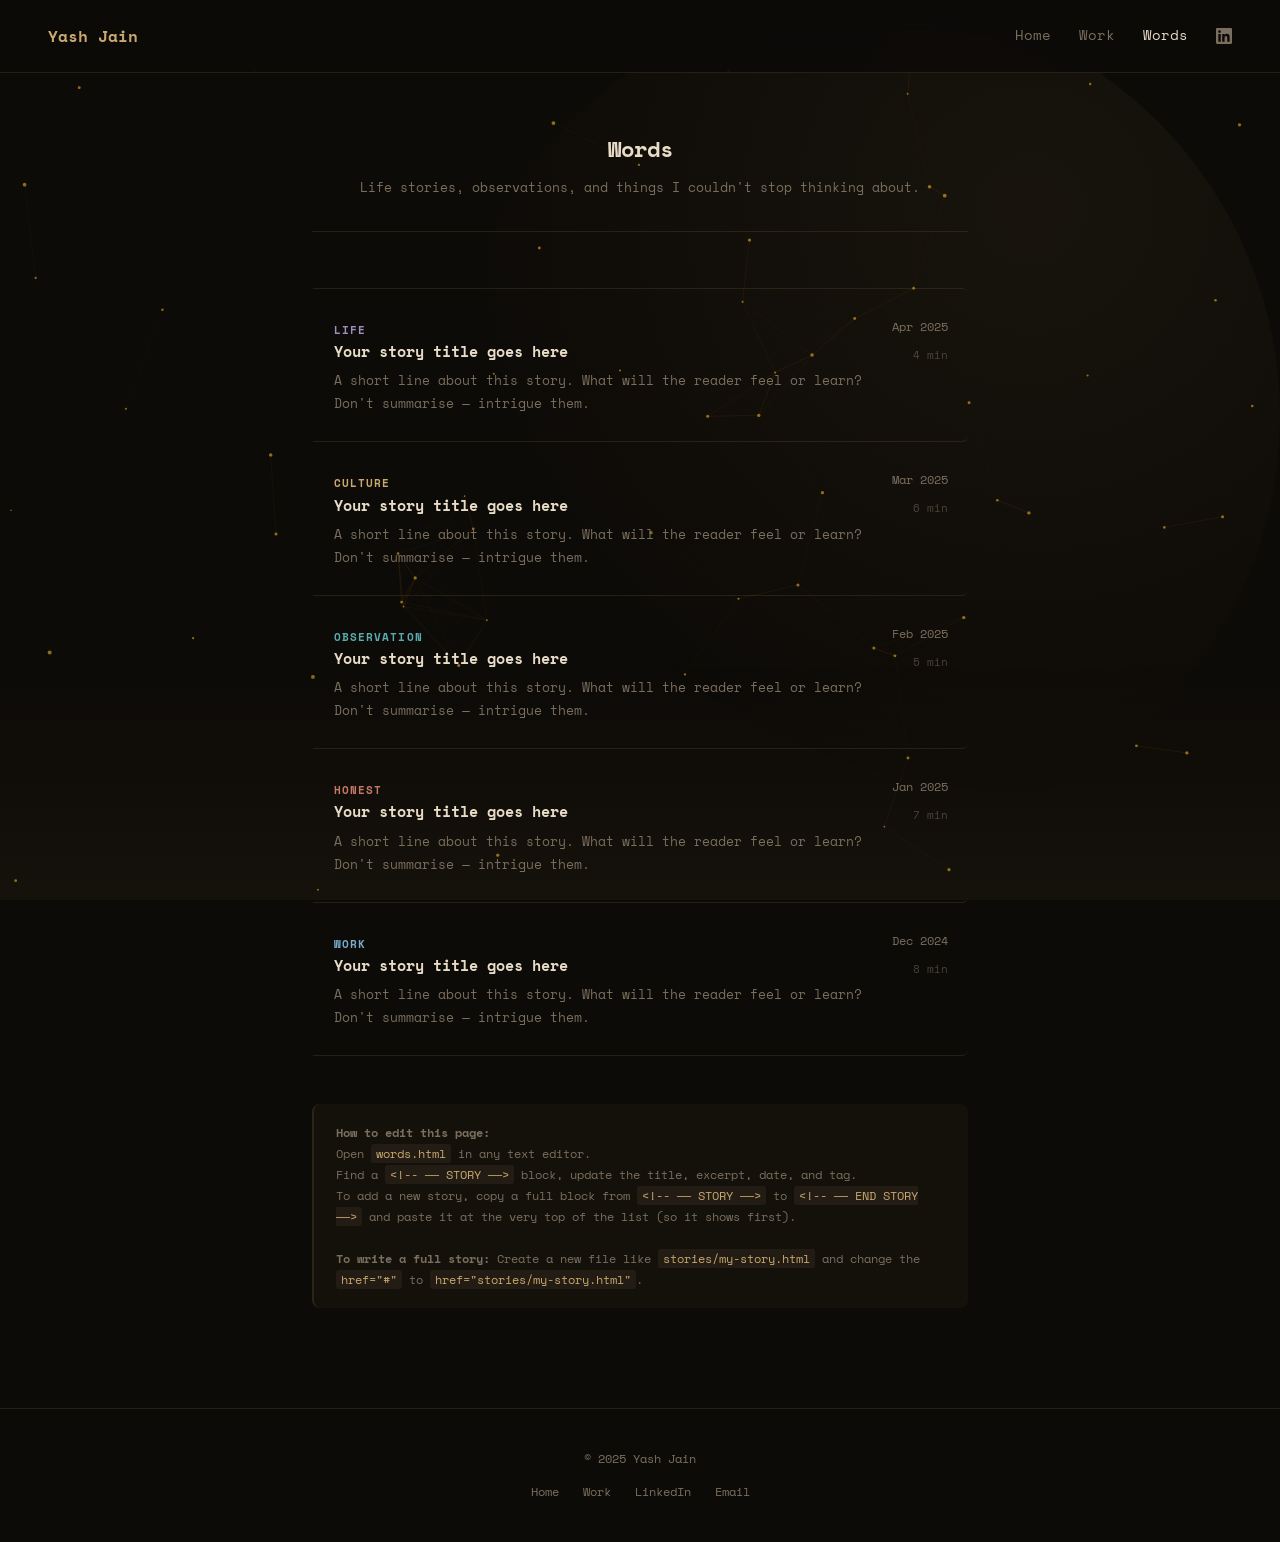
==== commit 87bb585b: "Calmer background, professional colors, Home-first nav, explore cards - Replace animated sun orb wit" ====
--- a/words.html
+++ b/words.html
@@ -23,16 +23,14 @@
 <body>
 
   <canvas id="bg-canvas"></canvas>
-  <div class="sun-orb" id="sun-orb"></div>
-  <div class="horizon-glow"></div>
 
   <!-- ═══ NAV ═══ -->
   <nav>
     <div class="nav-name"><a href="index.html">Yash Jain</a></div>
     <button class="nav-toggle" id="nav-toggle" aria-label="Menu">☰</button>
     <div class="nav-right" id="nav-right">
+      <a href="index.html" class="c-orange">Home</a>
       <a href="work.html" class="c-gold">Work</a>
-      <a href="index.html" class="c-orange">Home</a>
       <a href="words.html" class="c-purple active">Words</a>
       <a href="https://www.linkedin.com/in/yash-jain-02a8b918b/" target="_blank" rel="noopener" class="c-indigo nav-icon" title="LinkedIn">
         <svg width="16" height="16" viewBox="0 0 24 24" fill="currentColor"><path d="M20.447 20.452h-3.554v-5.569c0-1.328-.027-3.037-1.852-3.037-1.853 0-2.136 1.445-2.136 2.939v5.667H9.351V9h3.414v1.561h.046c.477-.9 1.637-1.85 3.37-1.85 3.601 0 4.267 2.37 4.267 5.455v6.286zM5.337 7.433a2.062 2.062 0 01-2.063-2.065 2.064 2.064 0 112.063 2.065zm1.782 13.019H3.555V9h3.564v11.452zM22.225 0H1.771C.792 0 0 .774 0 1.729v20.542C0 23.227.792 24 1.771 24h20.451C23.2 24 24 23.227 24 22.271V1.729C24 .774 23.2 0 22.222 0h.003z"/></svg>
--- a/css/style.css
+++ b/css/style.css
@@ -3,14 +3,13 @@
 * { box-sizing: border-box; margin: 0; padding: 0; }
 
 :root {
-  --bg:      #0f0d0a;
-  --bg-2:    #1a1510;
-  --bg-card: rgba(255, 200, 100, 0.04);
-  --text:    #ede6d6;
-  --muted:   #8a7a65;
-  --border:  rgba(255, 200, 100, 0.13);
-  --gold:    #f59e0b;
-  --orange:  #f97316;
+  --bg:      #0d0b08;
+  --bg-2:    #181410;
+  --bg-card: rgba(201, 169, 110, 0.04);
+  --text:    #e8dcc8;
+  --muted:   #7a6e5e;
+  --border:  rgba(201, 169, 110, 0.13);
+  --gold:    #c9a96e;
   --font:    'Space Mono', 'Courier New', monospace;
 }
 
@@ -26,7 +25,32 @@
   overflow-x: hidden;
 }
 
-/* ── BACKGROUND LAYERS ───────────────────────────── */
+/* ── SUBTLE AMBIENT BACKGROUND ───────────────────── */
+body::before {
+  content: '';
+  position: fixed;
+  top: 0; right: 0;
+  width: 65vw; height: 65vw;
+  border-radius: 50%;
+  background: radial-gradient(circle at 70% 25%,
+    rgba(190, 155, 95, 0.06) 0%,
+    rgba(160, 120, 60, 0.03) 45%,
+    transparent 70%
+  );
+  pointer-events: none;
+  z-index: 0;
+}
+
+body::after {
+  content: '';
+  position: fixed;
+  bottom: 0; left: 0; right: 0;
+  height: 240px;
+  background: linear-gradient(to top, rgba(180, 140, 80, 0.05) 0%, transparent 100%);
+  pointer-events: none;
+  z-index: 0;
+}
+
 #bg-canvas {
   position: fixed;
   top: 0; left: 0;
@@ -35,55 +59,6 @@
   pointer-events: none;
 }
 
-/* Sun orb */
-.sun-orb {
-  position: fixed;
-  top: -180px;
-  right: -180px;
-  width: 600px;
-  height: 600px;
-  border-radius: 50%;
-  background: radial-gradient(circle at center,
-    rgba(251, 191, 36, 0.28) 0%,
-    rgba(249, 115, 22, 0.16) 30%,
-    rgba(239,  68,  68, 0.07) 55%,
-    transparent 72%
-  );
-  pointer-events: none;
-  z-index: 0;
-  animation: sunBreath 6s ease-in-out infinite;
-  transition: transform 0.15s ease-out;
-}
-.sun-orb::before {
-  content: '';
-  position: absolute;
-  inset: 110px;
-  border-radius: 50%;
-  background: radial-gradient(circle, rgba(251, 191, 36, 0.45) 0%, transparent 65%);
-  animation: sunCore 6s ease-in-out infinite;
-}
-@keyframes sunBreath {
-  0%, 100% { transform: scale(1);    opacity: 1;    }
-  50%       { transform: scale(1.06); opacity: 0.88; }
-}
-@keyframes sunCore {
-  0%, 100% { opacity: 0.75; }
-  50%       { opacity: 1;    }
-}
-
-/* Horizon glow */
-.horizon-glow {
-  position: fixed;
-  bottom: 0; left: 0; right: 0;
-  height: 280px;
-  background: linear-gradient(to top,
-    rgba(249, 115, 22, 0.09) 0%,
-    transparent 100%
-  );
-  pointer-events: none;
-  z-index: 0;
-}
-
 nav, main, footer { position: relative; z-index: 1; }
 
 /* ── NAV ─────────────────────────────────────────── */
@@ -92,7 +67,7 @@
   justify-content: space-between;
   align-items: center;
   padding: 22px 48px;
-  background: rgba(15, 13, 10, 0.88);
+  background: rgba(13, 11, 8, 0.9);
   backdrop-filter: blur(16px);
   -webkit-backdrop-filter: blur(16px);
   position: sticky;
@@ -100,34 +75,15 @@
   z-index: 100;
   border-bottom: 1px solid var(--border);
 }
-nav::before {
-  content: '';
-  position: absolute;
-  top: 0; left: 0; right: 0;
-  height: 3px;
-  background: linear-gradient(90deg, #3b82f6, #8b5cf6, #ef4444, #f97316, #eab308);
-  z-index: 2;
-}
 
 .nav-name a {
   font-size: 1rem;
   font-weight: 700;
   color: var(--gold);
   text-decoration: none;
-  transition: all 0.2s;
-  position: relative;
-}
-.nav-name a::after {
-  content: '';
-  position: absolute;
-  bottom: -2px; left: 0; right: 0;
-  height: 1px;
-  background: var(--gold);
-  transform: scaleX(0);
-  transform-origin: left;
-  transition: transform 0.2s;
-}
-.nav-name a:hover::after { transform: scaleX(1); }
+  transition: opacity 0.2s;
+}
+.nav-name a:hover { opacity: 0.7; }
 
 .nav-right {
   display: flex;
@@ -138,26 +94,13 @@
   font-size: 0.85rem;
   text-decoration: none;
   font-weight: 400;
-  color: var(--text);
+  color: var(--muted);
   transition: color 0.2s;
-  position: relative;
-}
-.nav-right a::after {
-  content: '';
-  position: absolute;
-  bottom: -2px; left: 0; right: 0;
-  height: 1px;
-  background: currentColor;
-  transform: scaleX(0);
-  transform-origin: left;
-  transition: transform 0.2s;
-}
-.nav-right a:hover { color: var(--gold); }
-.nav-right a:hover::after { transform: scaleX(1); }
-.nav-right a.active { color: var(--gold); text-decoration: underline; }
+}
+.nav-right a:hover,
+.nav-right a.active { color: var(--text); }
 
 .nav-icon { display: flex; align-items: center; }
-.nav-icon::after { display: none !important; }
 
 .nav-toggle {
   display: none;
@@ -167,45 +110,44 @@
   font-size: 1.3rem;
   color: var(--text);
   font-family: var(--font);
-  transition: color 0.2s;
   z-index: 110;
 }
-.nav-toggle:hover { color: var(--gold); }
 
 /* ── HOMEPAGE ─────────────────────────────────────── */
 .main {
-  max-width: 680px;
+  max-width: 660px;
   margin: 0 auto;
-  padding: 60px 32px 100px;
+  padding: 64px 32px 100px;
   text-align: center;
 }
 
-/* Spinning photo ring */
+/* Elegant gold photo ring */
 .photo-wrap {
-  width: 200px;
-  height: 200px;
+  width: 196px;
+  height: 196px;
   position: relative;
-  margin: 0 auto 44px;
+  margin: 0 auto 48px;
 }
 .photo-ring {
   position: absolute;
   inset: 0;
   border-radius: 50%;
   background: conic-gradient(
-    #f59e0b 0deg,
-    #f97316 72deg,
-    #ef4444 144deg,
-    #8b5cf6 216deg,
-    #3b82f6 288deg,
-    #f59e0b 360deg
+    #8a6030 0deg,
+    #c9a96e 60deg,
+    #e8c880 120deg,
+    #c9a96e 180deg,
+    #8a6030 240deg,
+    #c9a96e 300deg,
+    #8a6030 360deg
   );
-  animation: ringRotate 7s linear infinite;
+  animation: ringRotate 14s linear infinite;
 }
 @keyframes ringRotate { to { transform: rotate(360deg); } }
 
 .photo-circle {
   position: absolute;
-  inset: 4px;
+  inset: 3px;
   border-radius: 50%;
   overflow: hidden;
   background: var(--bg);
@@ -219,8 +161,8 @@
   border-radius: 50%;
   transition: transform 0.4s ease;
 }
-.photo-wrap:hover img { transform: scale(1.05); }
-.photo-circle svg { opacity: 0.2; color: var(--muted); }
+.photo-wrap:hover img { transform: scale(1.04); }
+.photo-circle svg { opacity: 0.18; color: var(--muted); }
 
 /* Intro */
 .intro p {
@@ -229,27 +171,28 @@
   line-height: 1.9;
 }
 .intro .greeting {
-  font-size: 1.15rem;
+  font-size: 1.1rem;
   font-weight: 700;
   margin-bottom: 32px;
   min-height: 2.5em;
 }
 
-/* Rocky quote gradient */
+/* Rocky quote */
 .rocky-quote {
   display: block;
   margin-top: 28px;
-  padding: 20px 24px;
-  border-left: 3px solid var(--gold);
-  background: rgba(245, 158, 11, 0.06);
+  padding: 18px 22px;
+  border-left: 2px solid var(--gold);
+  background: rgba(201, 169, 110, 0.05);
   border-radius: 0 8px 8px 0;
   font-style: italic;
-  font-size: 0.9rem;
+  font-size: 0.88rem;
   line-height: 1.8;
   text-align: left;
   color: var(--muted);
 }
 .rocky-quote em { color: var(--text); font-style: italic; }
+.rocky-quote small { margin-top: 8px; display: block; opacity: 0.5; font-size: 0.78rem; }
 
 /* Blinking cursor */
 .cursor {
@@ -258,24 +201,25 @@
   height: 0.85em;
   background: var(--gold);
   vertical-align: middle;
-  margin-left: 3px;
+  margin-left: 2px;
   animation: blink 1.1s step-end infinite;
 }
 @keyframes blink { 50% { opacity: 0; } }
 
-/* ── COLORFUL LINKS ───────────────────────────────── */
+/* ── LINKS ────────────────────────────────────────── */
 a { text-decoration: none; transition: opacity 0.15s; }
-a:hover { text-decoration: underline; }
-
-.c-blue   { color: #60a5fa; }
-.c-green  { color: #4ade80; }
-.c-purple { color: #c084fc; }
-.c-teal   { color: #2dd4bf; }
-.c-orange { color: #fb923c; }
-.c-red    { color: #f87171; }
-.c-pink   { color: #f472b6; }
-.c-gold   { color: #fbbf24; }
-.c-indigo { color: #818cf8; }
+a:hover { text-decoration: underline; opacity: 0.8; }
+
+/* Muted, professional accent tones */
+.c-blue   { color: #7aabcc; }
+.c-green  { color: #7aab88; }
+.c-purple { color: #a08cc0; }
+.c-teal   { color: #5aaab0; }
+.c-orange { color: var(--gold); }
+.c-red    { color: #c47868; }
+.c-pink   { color: #b87890; }
+.c-gold   { color: var(--gold); }
+.c-indigo { color: #8090b8; }
 
 /* ── SECTION LABELS ───────────────────────────────── */
 .recent-section { margin-top: 56px; text-align: left; }
@@ -284,7 +228,7 @@
   display: flex;
   align-items: center;
   gap: 10px;
-  font-size: 0.7rem;
+  font-size: 0.68rem;
   font-weight: 700;
   letter-spacing: 0.14em;
   text-transform: uppercase;
@@ -294,13 +238,12 @@
 .recent-label::before {
   content: '';
   display: inline-block;
-  width: 20px; height: 2px;
-  background: linear-gradient(90deg, var(--gold), var(--orange));
-  border-radius: 2px;
+  width: 18px; height: 1px;
+  background: var(--gold);
   flex-shrink: 0;
 }
 
-/* Recent writing list */
+/* Recent list */
 .recent-list { display: flex; flex-direction: column; }
 
 .recent-item {
@@ -308,29 +251,62 @@
   justify-content: space-between;
   align-items: baseline;
   gap: 16px;
-  padding: 14px 12px;
+  padding: 13px 0;
   border-bottom: 1px solid var(--border);
-  border-radius: 6px;
-  margin: 0 -12px;
-  transition: background 0.2s, transform 0.15s;
+  transition: padding-left 0.18s;
 }
 .recent-item:first-child { border-top: 1px solid var(--border); }
-.recent-item:hover {
-  background: var(--bg-card);
-  transform: translateX(6px);
-}
-
-.recent-item-title { font-weight: 700; font-size: 0.88rem; line-height: 1.4; }
-.recent-item-date { font-size: 0.72rem; color: var(--muted); white-space: nowrap; }
+.recent-item:hover { padding-left: 8px; }
+
+.recent-item-title { font-weight: 700; font-size: 0.88rem; line-height: 1.4; color: var(--text); }
+.recent-item-date  { font-size: 0.72rem; color: var(--muted); white-space: nowrap; }
 
 .recent-more {
   display: inline-block;
   margin-top: 18px;
-  font-size: 0.8rem;
+  font-size: 0.78rem;
   color: var(--muted);
   transition: color 0.2s;
 }
 .recent-more:hover { color: var(--gold); text-decoration: underline; }
+
+/* ── EXPLORE CARDS (homepage) ─────────────────────── */
+.explore-section {
+  display: grid;
+  grid-template-columns: 1fr 1fr;
+  gap: 14px;
+  margin-top: 48px;
+}
+
+.explore-card {
+  display: block;
+  padding: 24px 22px;
+  border: 1px solid var(--border);
+  border-radius: 10px;
+  text-decoration: none;
+  color: inherit;
+  background: var(--bg-card);
+  transition: border-color 0.22s, background 0.22s, transform 0.22s;
+  text-align: left;
+}
+.explore-card:hover {
+  border-color: var(--gold);
+  background: rgba(201, 169, 110, 0.07);
+  transform: translateY(-3px);
+  text-decoration: none;
+  opacity: 1;
+}
+.explore-card-title {
+  font-size: 1rem;
+  font-weight: 700;
+  color: var(--gold);
+  margin-bottom: 8px;
+}
+.explore-card-desc {
+  font-size: 0.78rem;
+  color: var(--muted);
+  line-height: 1.6;
+}
 
 /* ── INNER PAGES ──────────────────────────────────── */
 .page-main {
@@ -344,39 +320,27 @@
   margin-bottom: 56px;
   padding-bottom: 32px;
   border-bottom: 1px solid var(--border);
-  position: relative;
-}
-.page-header::after {
-  content: '';
-  position: absolute;
-  bottom: -1px; left: 50%;
-  transform: translateX(-50%);
-  width: 64px; height: 3px;
-  background: linear-gradient(90deg, var(--gold), var(--orange));
-  border-radius: 2px;
-}
-
-.page-title { font-size: 1.5rem; font-weight: 700; margin-bottom: 8px; }
+}
+
+.page-title { font-size: 1.4rem; font-weight: 700; margin-bottom: 8px; }
 .page-subtitle { font-size: 0.83rem; color: var(--muted); line-height: 1.7; }
 
 /* ── WORK PAGE ────────────────────────────────────── */
 .work-list { display: flex; flex-direction: column; }
 
 .work-item {
-  padding: 32px 20px;
+  padding: 30px 20px;
   border-bottom: 1px solid var(--border);
-  border-left: 3px solid transparent;
-  margin-left: 0;
+  border-left: 2px solid transparent;
   background: transparent;
-  border-radius: 0 8px 8px 0;
-  transition: border-left-color 0.25s, background 0.25s, padding-left 0.2s, box-shadow 0.25s;
+  border-radius: 0 6px 6px 0;
+  transition: border-left-color 0.22s, background 0.22s, padding-left 0.18s;
 }
 .work-item:first-child { border-top: 1px solid var(--border); }
 .work-item:hover {
   border-left-color: var(--gold);
-  background: rgba(245, 158, 11, 0.05);
+  background: rgba(201, 169, 110, 0.04);
   padding-left: 28px;
-  box-shadow: inset 4px 0 20px rgba(245, 158, 11, 0.08);
 }
 
 .work-header {
@@ -388,45 +352,40 @@
   margin-bottom: 4px;
 }
 .work-company { font-size: 1rem; font-weight: 700; }
-.work-period { font-size: 0.75rem; color: var(--muted); }
-.work-role { font-size: 0.83rem; color: var(--muted); font-style: italic; margin-bottom: 12px; }
+.work-period  { font-size: 0.75rem; color: var(--muted); }
+.work-role    { font-size: 0.82rem; color: var(--muted); font-style: italic; margin-bottom: 12px; }
 
 .work-subsection {
-  font-size: 0.68rem;
+  font-size: 0.67rem;
   font-weight: 700;
   text-transform: uppercase;
   letter-spacing: 0.1em;
   color: var(--muted);
-  margin-top: 20px;
+  margin-top: 18px;
   margin-bottom: 10px;
   display: flex;
   align-items: center;
   gap: 10px;
 }
 .work-subsection::after {
-  content: '';
-  flex: 1;
-  height: 1px;
-  background: var(--border);
+  content: ''; flex: 1; height: 1px; background: var(--border);
 }
 
 .work-bullets { list-style: none; padding: 0; margin: 0; display: flex; flex-direction: column; gap: 8px; }
-
 .work-bullets > li {
   font-size: 0.875rem;
   line-height: 1.75;
   color: var(--text);
+  opacity: 0.88;
   padding-left: 18px;
   position: relative;
-  opacity: 0.9;
 }
 .work-bullets > li::before {
-  content: '●';
+  content: '–';
   position: absolute;
   left: 0;
-  font-size: 0.42rem;
-  top: 8px;
   color: var(--gold);
+  font-size: 0.85rem;
 }
 
 .work-sub-bullets { list-style: none; padding: 0; margin: 7px 0 0 18px; display: flex; flex-direction: column; gap: 5px; }
@@ -434,63 +393,53 @@
   font-size: 0.83rem;
   line-height: 1.7;
   color: var(--muted);
-  padding-left: 16px;
+  padding-left: 14px;
   position: relative;
 }
 .work-sub-bullets li::before {
-  content: '○';
+  content: '·';
   position: absolute;
   left: 0;
-  font-size: 0.48rem;
-  top: 7px;
-  color: var(--muted);
-}
-
-/* ── EDUCATION CARDS (work page) ─────────────────── */
+  color: var(--muted);
+  font-size: 1rem;
+  top: -1px;
+}
+
+/* ── EDUCATION (work page) ────────────────────────── */
 .edu-card {
   padding: 28px 20px;
   border-bottom: 1px solid var(--border);
-  border-left: 3px solid transparent;
-  background: transparent;
-  border-radius: 0 8px 8px 0;
-  transition: border-left-color 0.25s, background 0.25s, padding-left 0.2s, box-shadow 0.25s;
+  border-left: 2px solid transparent;
+  border-radius: 0 6px 6px 0;
+  transition: border-left-color 0.22s, background 0.22s, padding-left 0.18s;
 }
 .edu-card:first-of-type { border-top: 1px solid var(--border); }
 .edu-card:hover {
-  border-left-color: #f87171;
-  background: rgba(239, 68, 68, 0.04);
+  border-left-color: #c47868;
+  background: rgba(196, 120, 104, 0.04);
   padding-left: 28px;
-  box-shadow: inset 4px 0 20px rgba(239, 68, 68, 0.07);
-}
-
-.edu-card-header {
-  display: flex;
-  justify-content: space-between;
-  align-items: baseline;
-  flex-wrap: wrap;
-  gap: 6px;
-  margin-bottom: 4px;
-}
+}
+
+.edu-card-header { display: flex; justify-content: space-between; align-items: baseline; flex-wrap: wrap; gap: 6px; margin-bottom: 4px; }
 .edu-card-school { font-size: 0.95rem; font-weight: 700; }
-.edu-card-year { font-size: 0.75rem; color: var(--muted); }
-.edu-card-degree { font-size: 0.8rem; color: var(--muted); font-style: italic; margin-bottom: 12px; }
+.edu-card-year   { font-size: 0.75rem; color: var(--muted); }
+.edu-card-degree { font-size: 0.79rem; color: var(--muted); font-style: italic; margin-bottom: 12px; }
 
 .edu-card-bullets { list-style: none; padding: 0; margin: 0; display: flex; flex-direction: column; gap: 6px; }
 .edu-card-bullets li {
   font-size: 0.83rem;
   line-height: 1.7;
   color: var(--text);
-  padding-left: 16px;
+  opacity: 0.82;
+  padding-left: 18px;
   position: relative;
-  opacity: 0.85;
 }
 .edu-card-bullets li::before {
-  content: '●';
+  content: '–';
   position: absolute;
   left: 0;
-  font-size: 0.4rem;
-  top: 7px;
-  color: #f87171;
+  color: #c47868;
+  font-size: 0.85rem;
 }
 
 /* ── EDUCATION DIVIDER ────────────────────────────── */
@@ -500,11 +449,9 @@
   gap: 16px;
   margin: 64px 0 0;
 }
-.edu-divider::before, .edu-divider::after {
-  content: ''; flex: 1; height: 1px; background: var(--border);
-}
+.edu-divider::before, .edu-divider::after { content: ''; flex: 1; height: 1px; background: var(--border); }
 .edu-divider-label {
-  font-size: 0.7rem;
+  font-size: 0.68rem;
   font-weight: 700;
   letter-spacing: 0.14em;
   text-transform: uppercase;
@@ -516,9 +463,9 @@
 .story-list { display: flex; flex-direction: column; }
 
 .story-item {
-  padding: 28px 20px;
+  padding: 26px 20px;
   border-bottom: 1px solid var(--border);
-  border-left: 3px solid transparent;
+  border-left: 2px solid transparent;
   display: grid;
   grid-template-columns: 1fr auto;
   gap: 20px;
@@ -526,42 +473,42 @@
   cursor: pointer;
   text-decoration: none;
   color: inherit;
-  border-radius: 0 8px 8px 0;
-  transition: border-left-color 0.25s, background 0.25s, padding-left 0.2s, box-shadow 0.25s;
+  border-radius: 0 6px 6px 0;
+  transition: border-left-color 0.22s, background 0.22s, padding-left 0.18s;
 }
 .story-item:first-child { border-top: 1px solid var(--border); }
 .story-item:hover {
-  border-left-color: #c084fc;
-  background: rgba(139, 92, 246, 0.05);
+  border-left-color: #a08cc0;
+  background: rgba(160, 140, 192, 0.04);
   padding-left: 28px;
-  box-shadow: inset 4px 0 20px rgba(139, 92, 246, 0.08);
-}
-
-.story-tag { font-size: 0.67rem; font-weight: 700; text-transform: uppercase; letter-spacing: 0.1em; margin-bottom: 7px; }
-.story-title { font-size: 0.97rem; font-weight: 700; display: block; margin-bottom: 7px; line-height: 1.4; }
+  text-decoration: none;
+  opacity: 1;
+}
+
+.story-tag     { font-size: 0.66rem; font-weight: 700; text-transform: uppercase; letter-spacing: 0.1em; margin-bottom: 7px; }
+.story-title   { font-size: 0.95rem; font-weight: 700; display: block; margin-bottom: 7px; line-height: 1.4; }
 .story-excerpt { font-size: 0.82rem; color: var(--muted); line-height: 1.75; }
-
-.story-meta { text-align: right; flex-shrink: 0; padding-top: 2px; }
-.story-date { font-size: 0.72rem; color: var(--muted); display: block; margin-bottom: 3px; }
-.story-mins { font-size: 0.68rem; color: var(--muted); opacity: 0.6; }
+.story-meta    { text-align: right; flex-shrink: 0; padding-top: 2px; }
+.story-date    { font-size: 0.72rem; color: var(--muted); display: block; margin-bottom: 3px; }
+.story-mins    { font-size: 0.68rem; color: var(--muted); opacity: 0.55; }
 
 /* ── EDIT HINT ────────────────────────────────────── */
 .edit-hint {
   margin-top: 48px;
-  padding: 20px 24px;
-  background: rgba(255, 200, 100, 0.04);
+  padding: 18px 22px;
+  background: var(--bg-card);
   border-radius: 8px;
-  border-left: 3px solid var(--border);
-  font-size: 0.75rem;
+  border-left: 2px solid var(--border);
+  font-size: 0.73rem;
   color: var(--muted);
   line-height: 1.8;
 }
 .edit-hint code {
-  background: rgba(255,200,100,0.08);
+  background: rgba(201,169,110,0.08);
   padding: 1px 5px;
   border-radius: 3px;
   font-family: var(--font);
-  font-size: 0.75rem;
+  font-size: 0.73rem;
   color: var(--gold);
 }
 
@@ -569,19 +516,11 @@
 footer {
   text-align: center;
   padding: 40px 32px;
-  font-size: 0.75rem;
+  font-size: 0.73rem;
   color: var(--muted);
   position: relative;
   z-index: 1;
   border-top: 1px solid var(--border);
-}
-footer::before {
-  content: '';
-  display: block;
-  width: 64px; height: 2px;
-  background: linear-gradient(90deg, var(--gold), var(--orange));
-  margin: 0 auto 24px;
-  border-radius: 2px;
 }
 .footer-links {
   display: flex;
@@ -590,50 +529,44 @@
   margin-top: 12px;
   flex-wrap: wrap;
 }
-.footer-links a {
-  font-size: 0.72rem;
-  color: var(--muted);
-  transition: color 0.2s;
-}
+.footer-links a { font-size: 0.72rem; color: var(--muted); transition: color 0.2s; }
 .footer-links a:hover { color: var(--gold); text-decoration: underline; }
 
 /* ── SCROLL REVEAL ────────────────────────────────── */
 .reveal {
   opacity: 0;
-  transform: translateY(22px);
-  transition: opacity 0.55s ease, transform 0.55s ease;
+  transform: translateY(20px);
+  transition: opacity 0.5s ease, transform 0.5s ease;
 }
 .reveal.visible { opacity: 1; transform: translateY(0); }
 
 /* ── RESPONSIVE ───────────────────────────────────── */
 @media (max-width: 640px) {
   nav { padding: 18px 20px; }
-  nav::before { height: 2px; }
   .nav-right {
     display: none;
     flex-direction: column;
     position: fixed;
     inset: 0;
-    background: rgba(15, 13, 10, 0.97);
+    background: rgba(13, 11, 8, 0.97);
     padding: 90px 32px 40px;
     gap: 28px;
     align-items: flex-start;
-    border-top: none;
     z-index: 99;
-    animation: menuSlide 0.25s ease;
+    animation: menuSlide 0.22s ease;
   }
   @keyframes menuSlide {
-    from { opacity: 0; transform: translateY(-12px); }
+    from { opacity: 0; transform: translateY(-10px); }
     to   { opacity: 1; transform: translateY(0); }
   }
   .nav-right.open { display: flex; }
-  .nav-right.open a { font-size: 1.2rem; color: var(--text); }
+  .nav-right.open a { font-size: 1.15rem; color: var(--text); }
   .nav-toggle { display: block; }
   .main, .page-main { padding: 40px 20px 80px; }
-  .photo-wrap { width: 160px; height: 160px; }
+  .photo-wrap { width: 156px; height: 156px; }
+  .explore-section { grid-template-columns: 1fr; }
   .story-item { grid-template-columns: 1fr; }
   .story-meta { text-align: left; }
   .work-header { flex-direction: column; gap: 3px; }
   .footer-links { gap: 16px; }
-  .sun-orb { width: 350px; height: 350px; top: -100px; right: -100px; }
-}
+}
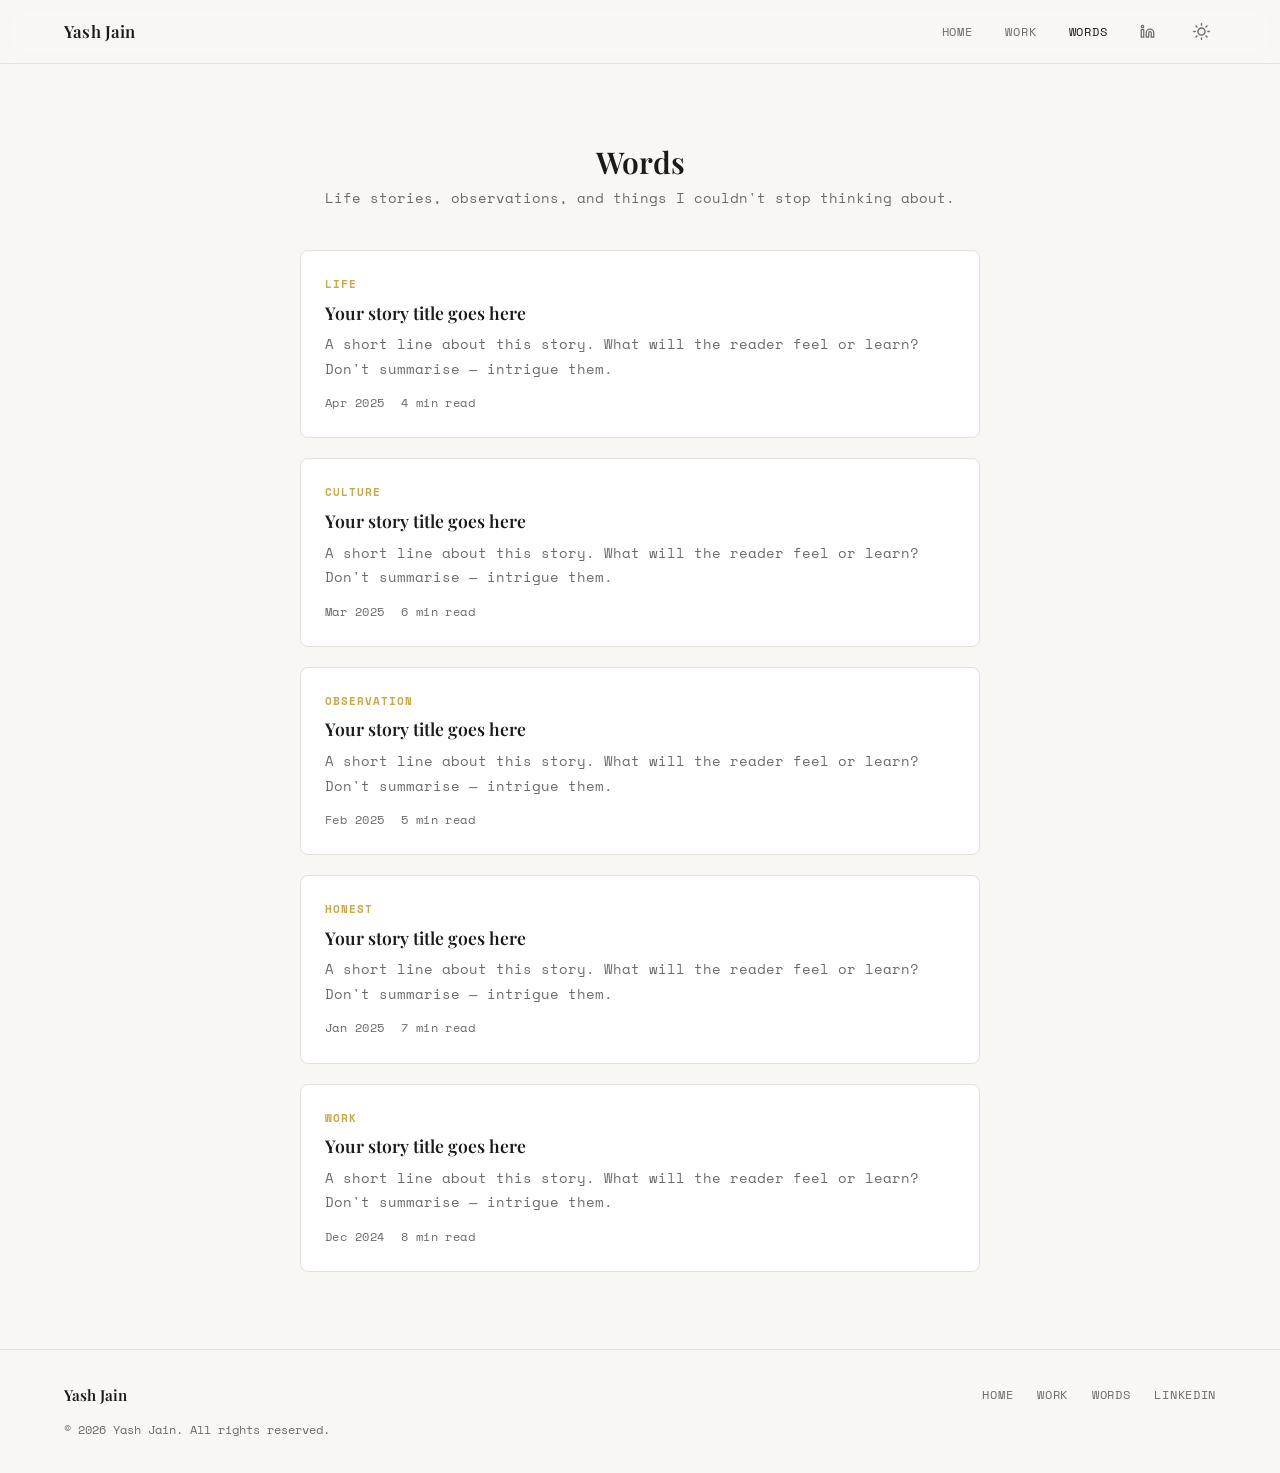
==== commit 5eb8b751: "Port redesign from reference site — new design system - Add Playfair Display serif font for headings" ====
--- a/words.html
+++ b/words.html
@@ -1,6 +1,13 @@
 <!DOCTYPE html>
-<html lang="en">
+<html lang="en" data-theme="light">
 <head>
+  <script>
+    (function () {
+      try {
+        document.documentElement.dataset.theme = localStorage.getItem('theme') || 'light';
+      } catch (_) {}
+    })();
+  </script>
   <meta charset="UTF-8" />
   <meta name="viewport" content="width=device-width, initial-scale=1.0" />
   <title>Words — Yash Jain</title>
@@ -17,170 +24,150 @@
   <link rel="icon" href="favicon.svg" type="image/svg+xml" />
   <link rel="preconnect" href="https://fonts.googleapis.com" />
   <link rel="preconnect" href="https://fonts.gstatic.com" crossorigin />
-  <link href="https://fonts.googleapis.com/css2?family=Space+Mono:ital,wght@0,400;0,700;1,400&display=swap" rel="stylesheet" />
   <link rel="stylesheet" href="css/style.css" />
 </head>
-<body>
-
-  <canvas id="bg-canvas"></canvas>
+<body data-page="words">
 
   <!-- ═══ NAV ═══ -->
-  <nav>
-    <div class="nav-name"><a href="index.html">Yash Jain</a></div>
-    <button class="nav-toggle" id="nav-toggle" aria-label="Menu">☰</button>
-    <div class="nav-right" id="nav-right">
-      <a href="index.html" class="c-orange">Home</a>
-      <a href="work.html" class="c-gold">Work</a>
-      <a href="words.html" class="c-purple active">Words</a>
-      <a href="https://www.linkedin.com/in/yash-jain-02a8b918b/" target="_blank" rel="noopener" class="c-indigo nav-icon" title="LinkedIn">
-        <svg width="16" height="16" viewBox="0 0 24 24" fill="currentColor"><path d="M20.447 20.452h-3.554v-5.569c0-1.328-.027-3.037-1.852-3.037-1.853 0-2.136 1.445-2.136 2.939v5.667H9.351V9h3.414v1.561h.046c.477-.9 1.637-1.85 3.37-1.85 3.601 0 4.267 2.37 4.267 5.455v6.286zM5.337 7.433a2.062 2.062 0 01-2.063-2.065 2.064 2.064 0 112.063 2.065zm1.782 13.019H3.555V9h3.564v11.452zM22.225 0H1.771C.792 0 0 .774 0 1.729v20.542C0 23.227.792 24 1.771 24h20.451C23.2 24 24 23.227 24 22.271V1.729C24 .774 23.2 0 22.222 0h.003z"/></svg>
-      </a>
+  <nav class="nav">
+    <a href="index.html" class="nav-logo">Yash Jain</a>
+
+    <div class="nav-right">
+      <div class="nav-links">
+        <a href="index.html"  data-nav="home">Home</a>
+        <a href="work.html"   data-nav="work">Work</a>
+        <a href="words.html"  data-nav="words">Words</a>
+        <a href="https://www.linkedin.com/in/yash-jain-02a8b918b/"
+          target="_blank" rel="noopener noreferrer"
+          class="nav-icon-link" aria-label="LinkedIn">
+          <svg xmlns="http://www.w3.org/2000/svg" viewBox="0 0 24 24"
+            fill="none" stroke="currentColor" stroke-width="2"
+            stroke-linecap="round" stroke-linejoin="round">
+            <path d="M16 8a6 6 0 0 1 6 6v7h-4v-7a2 2 0 0 0-2-2 2 2 0 0 0-2 2v7h-4v-7a6 6 0 0 1 6-6z"/>
+            <rect x="2" y="9" width="4" height="12"/>
+            <circle cx="4" cy="4" r="2"/>
+          </svg>
+        </a>
+      </div>
+
+      <button class="theme-toggle" id="themeToggle" aria-label="Toggle theme">
+        <svg class="icon-sun" xmlns="http://www.w3.org/2000/svg"
+          viewBox="0 0 24 24" fill="none" stroke="currentColor"
+          stroke-width="2" stroke-linecap="round" stroke-linejoin="round">
+          <circle cx="12" cy="12" r="5"/>
+          <line x1="12" y1="1"  x2="12" y2="3"/>
+          <line x1="12" y1="21" x2="12" y2="23"/>
+          <line x1="4.22" y1="4.22"   x2="5.64"  y2="5.64"/>
+          <line x1="18.36" y1="18.36" x2="19.78" y2="19.78"/>
+          <line x1="1"  y1="12" x2="3"  y2="12"/>
+          <line x1="21" y1="12" x2="23" y2="12"/>
+          <line x1="4.22"  y1="19.78" x2="5.64"  y2="18.36"/>
+          <line x1="18.36" y1="5.64"  x2="19.78" y2="4.22"/>
+        </svg>
+        <svg class="icon-moon" xmlns="http://www.w3.org/2000/svg"
+          viewBox="0 0 24 24" fill="none" stroke="currentColor"
+          stroke-width="2" stroke-linecap="round" stroke-linejoin="round">
+          <path d="M21 12.79A9 9 0 1 1 11.21 3 7 7 0 0 0 21 12.79z"/>
+        </svg>
+      </button>
+
+      <button class="hamburger" id="hamburger" aria-label="Open menu" aria-expanded="false">
+        <span></span><span></span><span></span>
+      </button>
     </div>
   </nav>
 
-  <!-- ═══ WORDS PAGE ═══ -->
-  <main class="page-main">
+  <div class="nav-mobile" id="navMobile">
+    <a href="index.html"  data-nav="home">Home</a>
+    <a href="work.html"   data-nav="work">Work</a>
+    <a href="words.html"  data-nav="words">Words</a>
+    <a href="https://www.linkedin.com/in/yash-jain-02a8b918b/" target="_blank" rel="noopener noreferrer">LinkedIn</a>
+  </div>
 
-    <div class="page-header">
-      <h1 class="page-title">Words</h1>
-      <!-- ✏️ Edit this subtitle -->
-      <p class="page-subtitle">Life stories, observations, and things I couldn't stop thinking about.</p>
-    </div>
+  <!-- ═══ MAIN ═══ -->
+  <main>
+    <div class="container">
 
-    <!-- ═══════════════════════════════════════════════════
-         ✏️  HOW TO ADD A NEW STORY:
+      <div class="page-header">
+        <h1 class="section-title">Words</h1>
+        <p class="section-subtitle">Life stories, observations, and things I couldn't stop thinking about.</p>
+      </div>
 
-         Copy one <a class="story-item">...</a> block below
-         and paste it before the closing </div> of story-list.
-         Most recent story should go at the top.
+      <!-- ═══════════════════════════════════════════════════
+           HOW TO ADD A NEW STORY:
+           Copy one <a class="blog-card"> block, paste it at the
+           top of the blog-grid div, and fill in your details.
+           For a full post, create stories/my-story.html and
+           set href="stories/my-story.html".
+           ═══════════════════════════════════════════════════ -->
 
-         For the href — if you want a separate page for the full
-         story, create a new .html file (e.g. "stories/story-name.html")
-         and link to it. Or leave href="#" until you write the full piece.
+      <div class="blog-grid">
 
-         TAGS: pick a color class that fits the category:
-           c-purple = personal / life
-           c-blue   = work / career
-           c-green  = places / travel
-           c-orange = culture / films / music
-           c-teal   = observations
-           c-red    = anything raw / honest
-         ═══════════════════════════════════════════════════ -->
+        <a href="#" class="blog-card">
+          <div class="blog-card-tag">Life</div>
+          <div class="blog-card-title">Your story title goes here</div>
+          <div class="blog-card-excerpt">A short line about this story. What will the reader feel or learn? Don't summarise — intrigue them.</div>
+          <div class="blog-card-meta">
+            <span>Apr 2025</span>
+            <span>4 min read</span>
+          </div>
+        </a>
 
-    <div class="story-list">
+        <a href="#" class="blog-card">
+          <div class="blog-card-tag">Culture</div>
+          <div class="blog-card-title">Your story title goes here</div>
+          <div class="blog-card-excerpt">A short line about this story. What will the reader feel or learn? Don't summarise — intrigue them.</div>
+          <div class="blog-card-meta">
+            <span>Mar 2025</span>
+            <span>6 min read</span>
+          </div>
+        </a>
 
-      <!-- ── STORY ── Copy & paste this block to add more ── -->
-      <a href="#" class="story-item">
-        <div>
-          <!-- ✏️ Category label + color -->
-          <span class="story-tag c-purple">Life</span>
-          <!-- ✏️ Story title -->
-          <span class="story-title">Your story title goes here</span>
-          <!-- ✏️ One-line teaser — what is this story about? -->
-          <p class="story-excerpt">
-            A short line about this story. What will the reader feel or learn?
-            Don't summarise — intrigue them.
-          </p>
-        </div>
-        <div class="story-meta">
-          <!-- ✏️ Month + Year -->
-          <span class="story-date">Apr 2025</span>
-          <!-- ✏️ Estimated reading time -->
-          <span class="story-mins">4 min</span>
-        </div>
-      </a>
-      <!-- ── END STORY ── -->
+        <a href="#" class="blog-card">
+          <div class="blog-card-tag">Observation</div>
+          <div class="blog-card-title">Your story title goes here</div>
+          <div class="blog-card-excerpt">A short line about this story. What will the reader feel or learn? Don't summarise — intrigue them.</div>
+          <div class="blog-card-meta">
+            <span>Feb 2025</span>
+            <span>5 min read</span>
+          </div>
+        </a>
 
-      <!-- ── STORY ── -->
-      <a href="#" class="story-item">
-        <div>
-          <span class="story-tag c-orange">Culture</span>
-          <span class="story-title">Your story title goes here</span>
-          <p class="story-excerpt">
-            A short line about this story. What will the reader feel or learn?
-            Don't summarise — intrigue them.
-          </p>
-        </div>
-        <div class="story-meta">
-          <span class="story-date">Mar 2025</span>
-          <span class="story-mins">6 min</span>
-        </div>
-      </a>
-      <!-- ── END STORY ── -->
+        <a href="#" class="blog-card">
+          <div class="blog-card-tag">Honest</div>
+          <div class="blog-card-title">Your story title goes here</div>
+          <div class="blog-card-excerpt">A short line about this story. What will the reader feel or learn? Don't summarise — intrigue them.</div>
+          <div class="blog-card-meta">
+            <span>Jan 2025</span>
+            <span>7 min read</span>
+          </div>
+        </a>
 
-      <!-- ── STORY ── -->
-      <a href="#" class="story-item">
-        <div>
-          <span class="story-tag c-teal">Observation</span>
-          <span class="story-title">Your story title goes here</span>
-          <p class="story-excerpt">
-            A short line about this story. What will the reader feel or learn?
-            Don't summarise — intrigue them.
-          </p>
-        </div>
-        <div class="story-meta">
-          <span class="story-date">Feb 2025</span>
-          <span class="story-mins">5 min</span>
-        </div>
-      </a>
-      <!-- ── END STORY ── -->
+        <a href="#" class="blog-card">
+          <div class="blog-card-tag">Work</div>
+          <div class="blog-card-title">Your story title goes here</div>
+          <div class="blog-card-excerpt">A short line about this story. What will the reader feel or learn? Don't summarise — intrigue them.</div>
+          <div class="blog-card-meta">
+            <span>Dec 2024</span>
+            <span>8 min read</span>
+          </div>
+        </a>
 
-      <!-- ── STORY ── -->
-      <a href="#" class="story-item">
-        <div>
-          <span class="story-tag c-red">Honest</span>
-          <span class="story-title">Your story title goes here</span>
-          <p class="story-excerpt">
-            A short line about this story. What will the reader feel or learn?
-            Don't summarise — intrigue them.
-          </p>
-        </div>
-        <div class="story-meta">
-          <span class="story-date">Jan 2025</span>
-          <span class="story-mins">7 min</span>
-        </div>
-      </a>
-      <!-- ── END STORY ── -->
-
-      <!-- ── STORY ── -->
-      <a href="#" class="story-item">
-        <div>
-          <span class="story-tag c-blue">Work</span>
-          <span class="story-title">Your story title goes here</span>
-          <p class="story-excerpt">
-            A short line about this story. What will the reader feel or learn?
-            Don't summarise — intrigue them.
-          </p>
-        </div>
-        <div class="story-meta">
-          <span class="story-date">Dec 2024</span>
-          <span class="story-mins">8 min</span>
-        </div>
-      </a>
-      <!-- ── END STORY ── -->
+      </div>
 
     </div>
-    <!-- ═══ END STORY LIST ═══ -->
-
-    <!-- How-to note — delete this once you're done editing -->
-    <div class="edit-hint">
-      <strong>How to edit this page:</strong><br />
-      Open <code>words.html</code> in any text editor.<br />
-      Find a <code>&lt;!-- ── STORY ──&gt;</code> block, update the title, excerpt, date, and tag.<br />
-      To add a new story, copy a full block from <code>&lt;!-- ── STORY ──&gt;</code> to <code>&lt;!-- ── END STORY ──&gt;</code> and paste it at the very top of the list (so it shows first).<br /><br />
-      <strong>To write a full story:</strong> Create a new file like <code>stories/my-story.html</code> and change the <code>href="#"</code> to <code>href="stories/my-story.html"</code>.
-    </div>
-
   </main>
 
+  <!-- ═══ FOOTER ═══ -->
   <footer>
-    © 2025 Yash Jain
+    <span class="footer-name">Yash Jain</span>
     <div class="footer-links">
       <a href="index.html">Home</a>
       <a href="work.html">Work</a>
-      <a href="https://www.linkedin.com/in/yash-jain-02a8b918b/" target="_blank" rel="noopener">LinkedIn</a>
-      <a href="mailto:your@email.com">Email</a>
+      <a href="words.html">Words</a>
+      <a href="https://www.linkedin.com/in/yash-jain-02a8b918b/" target="_blank" rel="noopener noreferrer">LinkedIn</a>
     </div>
+    <span class="footer-copy">© <span id="footerYear"></span> Yash Jain. All rights reserved.</span>
   </footer>
 
   <script src="js/main.js"></script>
--- a/css/style.css
+++ b/css/style.css
@@ -1,572 +1,642 @@
-@import url('https://fonts.googleapis.com/css2?family=Space+Mono:ital,wght@0,400;0,700;1,400&display=swap');
-
-* { box-sizing: border-box; margin: 0; padding: 0; }
-
+@import url('https://fonts.googleapis.com/css2?family=Space+Mono:ital,wght@0,400;0,700;1,400&family=Playfair+Display:ital,wght@0,400;0,600;1,400&display=swap');
+
+/* ═══════════════════════════════════════════
+   DESIGN TOKENS
+   ═══════════════════════════════════════════ */
 :root {
-  --bg:      #0d0b08;
-  --bg-2:    #181410;
-  --bg-card: rgba(201, 169, 110, 0.04);
-  --text:    #e8dcc8;
-  --muted:   #7a6e5e;
-  --border:  rgba(201, 169, 110, 0.13);
-  --gold:    #c9a96e;
-  --font:    'Space Mono', 'Courier New', monospace;
-}
+  --color-bg:      #F9F7F4;
+  --color-surface: #FFFFFF;
+  --color-text-1:  #1A1A1A;
+  --color-text-2:  #6B6B6B;
+  --color-accent:  #C9A84C;
+  --color-border:  #E5E0D8;
+  --color-nav-bg:  rgba(249, 247, 244, 0.88);
+
+  --font-sans:  'Space Mono', 'Courier New', monospace;
+  --font-serif: 'Playfair Display', Georgia, serif;
+
+  --nav-height: 64px;
+  --max-width:  760px;
+  --radius:     8px;
+  --ease:       0.2s ease;
+}
+
+[data-theme="dark"] {
+  --color-bg:      #111111;
+  --color-surface: #1C1C1C;
+  --color-text-1:  #EFEFEF;
+  --color-text-2:  #9A9A9A;
+  --color-border:  #2C2C2C;
+  --color-nav-bg:  rgba(17, 17, 17, 0.88);
+}
+
+/* ═══ Reset ═══ */
+*, *::before, *::after { box-sizing: border-box; margin: 0; padding: 0; }
 
 html { scroll-behavior: smooth; }
 
 body {
-  font-family: var(--font);
-  background: var(--bg);
-  color: var(--text);
+  font-family: var(--font-sans);
+  background: var(--color-bg);
+  color: var(--color-text-1);
   line-height: 1.75;
-  font-size: 15px;
   -webkit-font-smoothing: antialiased;
-  overflow-x: hidden;
-}
-
-/* ── SUBTLE AMBIENT BACKGROUND ───────────────────── */
-body::before {
-  content: '';
+  transition: background var(--ease), color var(--ease);
+}
+
+a { color: inherit; text-decoration: none; }
+img { display: block; max-width: 100%; }
+ul { list-style: none; }
+
+/* ═══════════════════════════════════════════
+   NAV
+   ═══════════════════════════════════════════ */
+.nav {
   position: fixed;
-  top: 0; right: 0;
-  width: 65vw; height: 65vw;
+  top: 0; left: 0; right: 0;
+  z-index: 100;
+  height: var(--nav-height);
+  background: var(--color-nav-bg);
+  backdrop-filter: blur(10px);
+  -webkit-backdrop-filter: blur(10px);
+  border-bottom: 1px solid var(--color-border);
+  display: flex;
+  align-items: center;
+  justify-content: space-between;
+  padding: 0 clamp(1.5rem, 5vw, 4rem);
+  transition: background var(--ease), border-color var(--ease);
+}
+
+.nav-logo {
+  font-family: var(--font-serif);
+  font-size: 1.05rem;
+  font-weight: 600;
+  letter-spacing: 0.01em;
+  color: var(--color-text-1);
+  transition: color var(--ease);
+}
+.nav-logo:hover { color: var(--color-accent); }
+
+.nav-right {
+  display: flex;
+  align-items: center;
+  gap: 2rem;
+}
+
+.nav-links {
+  display: flex;
+  align-items: center;
+  gap: 2rem;
+}
+
+.nav-links a {
+  font-size: 0.78rem;
+  font-weight: 500;
+  color: var(--color-text-2);
+  letter-spacing: 0.07em;
+  text-transform: uppercase;
+  transition: color var(--ease);
+}
+.nav-links a:hover,
+.nav-links a.active { color: var(--color-text-1); }
+
+.nav-icon-link {
+  display: inline-flex;
+  align-items: center;
+  color: var(--color-text-2);
+  transition: color var(--ease);
+  line-height: 0;
+}
+.nav-icon-link:hover,
+.nav-icon-link.active { color: var(--color-accent); }
+.nav-icon-link svg { width: 15px; height: 15px; }
+
+/* Theme toggle */
+.theme-toggle {
+  background: none;
+  border: none;
+  cursor: pointer;
+  color: var(--color-text-2);
+  padding: 6px;
+  display: flex;
+  align-items: center;
+  justify-content: center;
   border-radius: 50%;
-  background: radial-gradient(circle at 70% 25%,
-    rgba(190, 155, 95, 0.06) 0%,
-    rgba(160, 120, 60, 0.03) 45%,
-    transparent 70%
-  );
-  pointer-events: none;
-  z-index: 0;
-}
-
-body::after {
-  content: '';
-  position: fixed;
-  bottom: 0; left: 0; right: 0;
-  height: 240px;
-  background: linear-gradient(to top, rgba(180, 140, 80, 0.05) 0%, transparent 100%);
-  pointer-events: none;
-  z-index: 0;
-}
-
-#bg-canvas {
-  position: fixed;
-  top: 0; left: 0;
-  width: 100%; height: 100%;
-  z-index: 0;
-  pointer-events: none;
-}
-
-nav, main, footer { position: relative; z-index: 1; }
-
-/* ── NAV ─────────────────────────────────────────── */
-nav {
-  display: flex;
-  justify-content: space-between;
-  align-items: center;
-  padding: 22px 48px;
-  background: rgba(13, 11, 8, 0.9);
-  backdrop-filter: blur(16px);
-  -webkit-backdrop-filter: blur(16px);
-  position: sticky;
-  top: 0;
-  z-index: 100;
-  border-bottom: 1px solid var(--border);
-}
-
-.nav-name a {
-  font-size: 1rem;
-  font-weight: 700;
-  color: var(--gold);
-  text-decoration: none;
-  transition: opacity 0.2s;
-}
-.nav-name a:hover { opacity: 0.7; }
-
-.nav-right {
-  display: flex;
-  align-items: center;
-  gap: 28px;
-}
-.nav-right a {
-  font-size: 0.85rem;
-  text-decoration: none;
-  font-weight: 400;
-  color: var(--muted);
-  transition: color 0.2s;
-}
-.nav-right a:hover,
-.nav-right a.active { color: var(--text); }
-
-.nav-icon { display: flex; align-items: center; }
-
-.nav-toggle {
+  transition: color var(--ease);
+  line-height: 0;
+}
+.theme-toggle:hover { color: var(--color-text-1); }
+.theme-toggle svg { width: 17px; height: 17px; }
+
+.icon-moon { display: none; }
+[data-theme="dark"] .icon-sun  { display: none; }
+[data-theme="dark"] .icon-moon { display: block; }
+
+/* Hamburger */
+.hamburger {
   display: none;
   background: none;
   border: none;
   cursor: pointer;
-  font-size: 1.3rem;
-  color: var(--text);
-  font-family: var(--font);
-  z-index: 110;
-}
-
-/* ── HOMEPAGE ─────────────────────────────────────── */
-.main {
-  max-width: 660px;
+  color: var(--color-text-1);
+  padding: 6px;
+  flex-direction: column;
+  gap: 5px;
+  line-height: 0;
+}
+.hamburger span {
+  display: block;
+  width: 22px;
+  height: 1.5px;
+  background: currentColor;
+  border-radius: 2px;
+  transition: transform 0.25s ease, opacity 0.25s ease;
+}
+.hamburger.open span:nth-child(1) { transform: translateY(6.5px) rotate(45deg); }
+.hamburger.open span:nth-child(2) { opacity: 0; }
+.hamburger.open span:nth-child(3) { transform: translateY(-6.5px) rotate(-45deg); }
+
+/* Mobile nav drawer */
+.nav-mobile {
+  display: none;
+  position: fixed;
+  top: var(--nav-height);
+  left: 0; right: 0;
+  z-index: 99;
+  background: var(--color-bg);
+  border-bottom: 1px solid var(--color-border);
+  padding: 1.5rem clamp(1.5rem, 5vw, 4rem);
+  flex-direction: column;
+  gap: 1.25rem;
+  transition: background var(--ease);
+}
+.nav-mobile.open { display: flex; }
+.nav-mobile a {
+  font-size: 0.78rem;
+  font-weight: 500;
+  color: var(--color-text-2);
+  letter-spacing: 0.07em;
+  text-transform: uppercase;
+  transition: color var(--ease);
+}
+.nav-mobile a:hover,
+.nav-mobile a.active { color: var(--color-text-1); }
+
+@media (max-width: 600px) {
+  .nav-links { display: none; }
+  .hamburger { display: flex; }
+}
+
+/* ═══════════════════════════════════════════
+   PAGE SHELL
+   ═══════════════════════════════════════════ */
+main {
+  padding-top: var(--nav-height);
+  min-height: 100vh;
+}
+
+.container {
+  max-width: var(--max-width);
   margin: 0 auto;
-  padding: 64px 32px 100px;
+  padding: 0 clamp(1.5rem, 5vw, 2.5rem);
+}
+
+/* ═══════════════════════════════════════════
+   HOME — HERO
+   ═══════════════════════════════════════════ */
+.hero {
+  padding: clamp(4rem, 10vw, 7rem) 0 clamp(3rem, 6vw, 5rem);
+  display: flex;
+  flex-direction: column;
+  align-items: center;
   text-align: center;
-}
-
-/* Elegant gold photo ring */
-.photo-wrap {
-  width: 196px;
-  height: 196px;
-  position: relative;
-  margin: 0 auto 48px;
-}
-.photo-ring {
-  position: absolute;
-  inset: 0;
+  gap: 2.25rem;
+}
+
+.hero-avatar {
+  width: 180px;
+  height: 180px;
   border-radius: 50%;
-  background: conic-gradient(
-    #8a6030 0deg,
-    #c9a96e 60deg,
-    #e8c880 120deg,
-    #c9a96e 180deg,
-    #8a6030 240deg,
-    #c9a96e 300deg,
-    #8a6030 360deg
-  );
-  animation: ringRotate 14s linear infinite;
-}
-@keyframes ringRotate { to { transform: rotate(360deg); } }
-
-.photo-circle {
-  position: absolute;
-  inset: 3px;
-  border-radius: 50%;
+  background: var(--color-border);
+  display: flex;
+  align-items: center;
+  justify-content: center;
   overflow: hidden;
-  background: var(--bg);
-  display: flex;
-  align-items: center;
-  justify-content: center;
-}
-.photo-circle img {
-  width: 100%; height: 100%;
-  object-fit: cover;
-  border-radius: 50%;
-  transition: transform 0.4s ease;
-}
-.photo-wrap:hover img { transform: scale(1.04); }
-.photo-circle svg { opacity: 0.18; color: var(--muted); }
-
-/* Intro */
-.intro p {
-  font-size: 1rem;
-  margin-bottom: 22px;
-  line-height: 1.9;
-}
-.intro .greeting {
-  font-size: 1.1rem;
-  font-weight: 700;
-  margin-bottom: 32px;
-  min-height: 2.5em;
-}
-
-/* Rocky quote */
-.rocky-quote {
-  display: block;
-  margin-top: 28px;
-  padding: 18px 22px;
-  border-left: 2px solid var(--gold);
-  background: rgba(201, 169, 110, 0.05);
-  border-radius: 0 8px 8px 0;
-  font-style: italic;
-  font-size: 0.88rem;
-  line-height: 1.8;
-  text-align: left;
-  color: var(--muted);
-}
-.rocky-quote em { color: var(--text); font-style: italic; }
-.rocky-quote small { margin-top: 8px; display: block; opacity: 0.5; font-size: 0.78rem; }
-
-/* Blinking cursor */
+  flex-shrink: 0;
+  border: 3px solid var(--color-surface);
+  box-shadow: 0 0 0 1px var(--color-border);
+}
+.hero-avatar-hover:hover img { transform: scale(1.04); transition: 0.4s ease; }
+.hero-avatar img { width: 100%; height: 100%; object-fit: cover; }
+
+.hero-tagline {
+  font-family: var(--font-serif);
+  font-size: clamp(1.4rem, 3.5vw, 1.875rem);
+  font-weight: 400;
+  line-height: 1.45;
+  color: var(--color-text-1);
+  min-height: 2.7em;
+  max-width: 600px;
+}
+
 .cursor {
   display: inline-block;
   width: 2px;
-  height: 0.85em;
-  background: var(--gold);
-  vertical-align: middle;
+  height: 0.9em;
+  background: var(--color-accent);
   margin-left: 2px;
-  animation: blink 1.1s step-end infinite;
-}
-@keyframes blink { 50% { opacity: 0; } }
-
-/* ── LINKS ────────────────────────────────────────── */
-a { text-decoration: none; transition: opacity 0.15s; }
-a:hover { text-decoration: underline; opacity: 0.8; }
-
-/* Muted, professional accent tones */
-.c-blue   { color: #7aabcc; }
-.c-green  { color: #7aab88; }
-.c-purple { color: #a08cc0; }
-.c-teal   { color: #5aaab0; }
-.c-orange { color: var(--gold); }
-.c-red    { color: #c47868; }
-.c-pink   { color: #b87890; }
-.c-gold   { color: var(--gold); }
-.c-indigo { color: #8090b8; }
-
-/* ── SECTION LABELS ───────────────────────────────── */
-.recent-section { margin-top: 56px; text-align: left; }
-
-.recent-label {
-  display: flex;
-  align-items: center;
-  gap: 10px;
+  vertical-align: text-bottom;
+  animation: blink 0.85s step-end infinite;
+}
+@keyframes blink { 0%, 100% { opacity: 1; } 50% { opacity: 0; } }
+
+.hero-bio {
+  max-width: 580px;
+  color: var(--color-text-2);
+  font-size: 0.975rem;
+  line-height: 1.9;
+  text-align: center;
+}
+.hero-bio p + p { margin-top: 1rem; }
+.hero-bio a {
+  color: var(--color-text-1);
+  text-decoration: underline;
+  text-underline-offset: 3px;
+  text-decoration-color: var(--color-border);
+  transition: color var(--ease), text-decoration-color var(--ease);
+}
+.hero-bio a:hover {
+  color: var(--color-accent);
+  text-decoration-color: var(--color-accent);
+}
+
+.hero-quote {
+  max-width: 520px;
+  border-left: 3px solid var(--color-accent);
+  padding: 0.9rem 1.25rem;
+  text-align: left;
+  background: var(--color-surface);
+  border-radius: 0 var(--radius) var(--radius) 0;
+}
+.hero-quote blockquote {
+  font-family: var(--font-serif);
+  font-style: italic;
+  font-size: 1rem;
+  color: var(--color-text-2);
+  line-height: 1.75;
+}
+.hero-quote cite {
+  display: block;
+  margin-top: 0.5rem;
+  font-size: 0.78rem;
+  font-style: normal;
+  color: var(--color-text-2);
+  letter-spacing: 0.04em;
+}
+
+.home-sections {
+  display: grid;
+  grid-template-columns: 1fr 1fr;
+  gap: 1rem;
+  width: 100%;
+  max-width: 580px;
+  margin-top: 0.5rem;
+}
+
+.home-section-card {
+  display: block;
+  border: 1px solid var(--color-border);
+  border-radius: var(--radius);
+  padding: 1.25rem 1.5rem;
+  background: var(--color-surface);
+  transition: border-color var(--ease), transform var(--ease), box-shadow var(--ease);
+}
+.home-section-card:hover {
+  border-color: var(--color-accent);
+  transform: translateY(-2px);
+  box-shadow: 0 4px 20px rgba(0, 0, 0, 0.06);
+}
+.home-section-card-title {
+  font-size: 1rem;
+  font-weight: 700;
+  color: var(--color-text-1);
+  margin-bottom: 0.35rem;
+}
+.home-section-card-desc {
+  font-size: 0.78rem;
+  color: var(--color-text-2);
+  line-height: 1.5;
+}
+
+@media (max-width: 480px) {
+  .home-sections { grid-template-columns: 1fr; }
+}
+
+/* ═══════════════════════════════════════════
+   SHARED — SECTION CHROME
+   ═══════════════════════════════════════════ */
+.page-header {
+  padding: clamp(3rem, 7vw, 5rem) 0 2.5rem;
+  text-align: center;
+}
+
+.section-title {
+  font-family: var(--font-serif);
+  font-size: clamp(1.5rem, 3vw, 1.875rem);
+  font-weight: 600;
+  color: var(--color-text-1);
+  line-height: 1.2;
+}
+
+.section-subtitle {
+  margin-top: 0.35rem;
+  font-size: 0.875rem;
+  color: var(--color-text-2);
+}
+
+.divider {
+  height: 1px;
+  background: var(--color-border);
+  margin: clamp(2.5rem, 5vw, 4rem) 0;
+}
+
+/* ═══════════════════════════════════════════
+   WORK — DOWNLOAD BUTTON
+   ═══════════════════════════════════════════ */
+.btn-download {
+  display: inline-flex;
+  align-items: center;
+  gap: 0.35rem;
+  font-size: 0.72rem;
+  font-weight: 600;
+  letter-spacing: 0.06em;
+  text-transform: uppercase;
+  color: var(--color-text-2);
+  margin-top: 0.9rem;
+  transition: color var(--ease);
+}
+.btn-download:hover { color: var(--color-accent); }
+.btn-download svg { width: 12px; height: 12px; }
+
+/* ═══════════════════════════════════════════
+   WORK — TIMELINE
+   ═══════════════════════════════════════════ */
+.timeline-group-label {
+  font-size: 0.72rem;
+  font-weight: 700;
+  letter-spacing: 0.1em;
+  text-transform: uppercase;
+  color: var(--color-accent);
+  margin-bottom: 1.75rem;
+}
+
+.timeline {
+  position: relative;
+  padding-left: 1.75rem;
+  margin-bottom: 0.5rem;
+}
+.timeline::before {
+  content: '';
+  position: absolute;
+  left: 0;
+  top: 7px;
+  bottom: 7px;
+  width: 1px;
+  background: var(--color-border);
+}
+
+.timeline-entry {
+  position: relative;
+  margin-bottom: 3rem;
+  border-radius: var(--radius);
+  transition: transform var(--ease), opacity 0.5s ease, translate 0.5s ease;
+  cursor: default;
+  opacity: 0;
+  translate: 0 18px;
+}
+.timeline-entry.is-visible { opacity: 1; translate: 0 0; }
+.timeline-entry:last-child { margin-bottom: 0; }
+
+.timeline-entry::after {
+  content: '';
+  position: absolute;
+  inset: -0.6rem -0.75rem;
+  border-radius: var(--radius);
+  background: var(--color-surface);
+  border: 1px solid var(--color-border);
+  z-index: -1;
+  opacity: 0;
+  transition: opacity var(--ease), box-shadow var(--ease);
+}
+.timeline-entry:hover::after {
+  opacity: 1;
+  box-shadow: 0 2px 16px rgba(0, 0, 0, 0.06);
+}
+.timeline-entry:hover .entry-company { color: var(--color-accent); }
+
+.timeline-entry::before {
+  content: '';
+  position: absolute;
+  left: -1.75rem;
+  top: 7px;
+  width: 7px;
+  height: 7px;
+  border-radius: 50%;
+  background: var(--color-accent);
+  transform: translateX(-3px);
+  box-shadow: 0 0 0 2px var(--color-bg), 0 0 0 3px var(--color-accent);
+  z-index: 1;
+  transition: box-shadow var(--ease);
+}
+.timeline-entry:hover::before {
+  box-shadow: 0 0 0 2px var(--color-surface), 0 0 0 3px var(--color-accent);
+}
+
+.entry-header {
+  display: flex;
+  align-items: baseline;
+  flex-wrap: wrap;
+  gap: 0.2rem 0.75rem;
+  margin-bottom: 0.2rem;
+}
+
+.entry-company {
+  font-size: 1rem;
+  font-weight: 600;
+  color: var(--color-text-1);
+  display: inline-flex;
+  align-items: center;
+  gap: 0.2rem;
+  transition: color var(--ease);
+}
+.entry-company:hover { color: var(--color-accent); }
+.entry-company svg { width: 11px; height: 11px; opacity: 0.55; flex-shrink: 0; }
+
+.entry-dates {
+  font-size: 0.78rem;
+  color: var(--color-text-2);
+}
+
+.entry-meta {
+  font-size: 0.85rem;
+  color: var(--color-text-2);
+  margin-bottom: 0.9rem;
+  line-height: 1.5;
+}
+
+.entry-sub-label {
   font-size: 0.68rem;
   font-weight: 700;
-  letter-spacing: 0.14em;
+  letter-spacing: 0.09em;
   text-transform: uppercase;
-  color: var(--muted);
-  margin-bottom: 20px;
-}
-.recent-label::before {
-  content: '';
-  display: inline-block;
-  width: 18px; height: 1px;
-  background: var(--gold);
+  color: var(--color-accent);
+  margin: 0.9rem 0 0.45rem;
+}
+
+.entry-bullets {
+  display: flex;
+  flex-direction: column;
+  gap: 0.45rem;
+}
+.entry-bullets li {
+  font-size: 0.875rem;
+  color: var(--color-text-2);
+  display: flex;
+  gap: 0.6rem;
+  line-height: 1.65;
+}
+.entry-bullets li::before {
+  content: '–';
+  color: var(--color-accent);
   flex-shrink: 0;
-}
-
-/* Recent list */
-.recent-list { display: flex; flex-direction: column; }
-
-.recent-item {
-  display: flex;
-  justify-content: space-between;
-  align-items: baseline;
-  gap: 16px;
-  padding: 13px 0;
-  border-bottom: 1px solid var(--border);
-  transition: padding-left 0.18s;
-}
-.recent-item:first-child { border-top: 1px solid var(--border); }
-.recent-item:hover { padding-left: 8px; }
-
-.recent-item-title { font-weight: 700; font-size: 0.88rem; line-height: 1.4; color: var(--text); }
-.recent-item-date  { font-size: 0.72rem; color: var(--muted); white-space: nowrap; }
-
-.recent-more {
-  display: inline-block;
-  margin-top: 18px;
-  font-size: 0.78rem;
-  color: var(--muted);
-  transition: color 0.2s;
-}
-.recent-more:hover { color: var(--gold); text-decoration: underline; }
-
-/* ── EXPLORE CARDS (homepage) ─────────────────────── */
-.explore-section {
-  display: grid;
-  grid-template-columns: 1fr 1fr;
-  gap: 14px;
-  margin-top: 48px;
-}
-
-.explore-card {
+  margin-top: 0.05em;
+}
+
+/* ═══════════════════════════════════════════
+   WORDS / BLOG — LISTING
+   ═══════════════════════════════════════════ */
+.blog-grid {
+  display: flex;
+  flex-direction: column;
+  gap: 1.25rem;
+  padding-bottom: clamp(3rem, 6vw, 5rem);
+}
+
+.blog-card {
   display: block;
-  padding: 24px 22px;
-  border: 1px solid var(--border);
-  border-radius: 10px;
+  background: var(--color-surface);
+  border: 1px solid var(--color-border);
+  border-radius: var(--radius);
+  padding: 1.5rem;
+  cursor: pointer;
+  transition: border-color var(--ease), transform var(--ease), box-shadow var(--ease);
   text-decoration: none;
   color: inherit;
-  background: var(--bg-card);
-  transition: border-color 0.22s, background 0.22s, transform 0.22s;
-  text-align: left;
-}
-.explore-card:hover {
-  border-color: var(--gold);
-  background: rgba(201, 169, 110, 0.07);
-  transform: translateY(-3px);
-  text-decoration: none;
-  opacity: 1;
-}
-.explore-card-title {
-  font-size: 1rem;
-  font-weight: 700;
-  color: var(--gold);
-  margin-bottom: 8px;
-}
-.explore-card-desc {
-  font-size: 0.78rem;
-  color: var(--muted);
-  line-height: 1.6;
-}
-
-/* ── INNER PAGES ──────────────────────────────────── */
-.page-main {
-  max-width: 720px;
-  margin: 0 auto;
-  padding: 56px 32px 100px;
-}
-
-.page-header {
-  text-align: center;
-  margin-bottom: 56px;
-  padding-bottom: 32px;
-  border-bottom: 1px solid var(--border);
-}
-
-.page-title { font-size: 1.4rem; font-weight: 700; margin-bottom: 8px; }
-.page-subtitle { font-size: 0.83rem; color: var(--muted); line-height: 1.7; }
-
-/* ── WORK PAGE ────────────────────────────────────── */
-.work-list { display: flex; flex-direction: column; }
-
-.work-item {
-  padding: 30px 20px;
-  border-bottom: 1px solid var(--border);
-  border-left: 2px solid transparent;
-  background: transparent;
-  border-radius: 0 6px 6px 0;
-  transition: border-left-color 0.22s, background 0.22s, padding-left 0.18s;
-}
-.work-item:first-child { border-top: 1px solid var(--border); }
-.work-item:hover {
-  border-left-color: var(--gold);
-  background: rgba(201, 169, 110, 0.04);
-  padding-left: 28px;
-}
-
-.work-header {
-  display: flex;
-  justify-content: space-between;
-  align-items: baseline;
-  flex-wrap: wrap;
-  gap: 8px;
-  margin-bottom: 4px;
-}
-.work-company { font-size: 1rem; font-weight: 700; }
-.work-period  { font-size: 0.75rem; color: var(--muted); }
-.work-role    { font-size: 0.82rem; color: var(--muted); font-style: italic; margin-bottom: 12px; }
-
-.work-subsection {
-  font-size: 0.67rem;
-  font-weight: 700;
-  text-transform: uppercase;
-  letter-spacing: 0.1em;
-  color: var(--muted);
-  margin-top: 18px;
-  margin-bottom: 10px;
-  display: flex;
-  align-items: center;
-  gap: 10px;
-}
-.work-subsection::after {
-  content: ''; flex: 1; height: 1px; background: var(--border);
-}
-
-.work-bullets { list-style: none; padding: 0; margin: 0; display: flex; flex-direction: column; gap: 8px; }
-.work-bullets > li {
-  font-size: 0.875rem;
-  line-height: 1.75;
-  color: var(--text);
-  opacity: 0.88;
-  padding-left: 18px;
-  position: relative;
-}
-.work-bullets > li::before {
-  content: '–';
-  position: absolute;
-  left: 0;
-  color: var(--gold);
-  font-size: 0.85rem;
-}
-
-.work-sub-bullets { list-style: none; padding: 0; margin: 7px 0 0 18px; display: flex; flex-direction: column; gap: 5px; }
-.work-sub-bullets li {
-  font-size: 0.83rem;
-  line-height: 1.7;
-  color: var(--muted);
-  padding-left: 14px;
-  position: relative;
-}
-.work-sub-bullets li::before {
-  content: '·';
-  position: absolute;
-  left: 0;
-  color: var(--muted);
-  font-size: 1rem;
-  top: -1px;
-}
-
-/* ── EDUCATION (work page) ────────────────────────── */
-.edu-card {
-  padding: 28px 20px;
-  border-bottom: 1px solid var(--border);
-  border-left: 2px solid transparent;
-  border-radius: 0 6px 6px 0;
-  transition: border-left-color 0.22s, background 0.22s, padding-left 0.18s;
-}
-.edu-card:first-of-type { border-top: 1px solid var(--border); }
-.edu-card:hover {
-  border-left-color: #c47868;
-  background: rgba(196, 120, 104, 0.04);
-  padding-left: 28px;
-}
-
-.edu-card-header { display: flex; justify-content: space-between; align-items: baseline; flex-wrap: wrap; gap: 6px; margin-bottom: 4px; }
-.edu-card-school { font-size: 0.95rem; font-weight: 700; }
-.edu-card-year   { font-size: 0.75rem; color: var(--muted); }
-.edu-card-degree { font-size: 0.79rem; color: var(--muted); font-style: italic; margin-bottom: 12px; }
-
-.edu-card-bullets { list-style: none; padding: 0; margin: 0; display: flex; flex-direction: column; gap: 6px; }
-.edu-card-bullets li {
-  font-size: 0.83rem;
-  line-height: 1.7;
-  color: var(--text);
-  opacity: 0.82;
-  padding-left: 18px;
-  position: relative;
-}
-.edu-card-bullets li::before {
-  content: '–';
-  position: absolute;
-  left: 0;
-  color: #c47868;
-  font-size: 0.85rem;
-}
-
-/* ── EDUCATION DIVIDER ────────────────────────────── */
-.edu-divider {
-  display: flex;
-  align-items: center;
-  gap: 16px;
-  margin: 64px 0 0;
-}
-.edu-divider::before, .edu-divider::after { content: ''; flex: 1; height: 1px; background: var(--border); }
-.edu-divider-label {
+}
+.blog-card:hover {
+  border-color: var(--color-accent);
+  transform: translateY(-2px);
+  box-shadow: 0 4px 20px rgba(0, 0, 0, 0.06);
+}
+
+.blog-card-tag {
   font-size: 0.68rem;
   font-weight: 700;
-  letter-spacing: 0.14em;
+  letter-spacing: 0.09em;
   text-transform: uppercase;
-  color: var(--muted);
-  white-space: nowrap;
-}
-
-/* ── WORDS PAGE ───────────────────────────────────── */
-.story-list { display: flex; flex-direction: column; }
-
-.story-item {
-  padding: 26px 20px;
-  border-bottom: 1px solid var(--border);
-  border-left: 2px solid transparent;
-  display: grid;
-  grid-template-columns: 1fr auto;
-  gap: 20px;
-  align-items: start;
-  cursor: pointer;
-  text-decoration: none;
-  color: inherit;
-  border-radius: 0 6px 6px 0;
-  transition: border-left-color 0.22s, background 0.22s, padding-left 0.18s;
-}
-.story-item:first-child { border-top: 1px solid var(--border); }
-.story-item:hover {
-  border-left-color: #a08cc0;
-  background: rgba(160, 140, 192, 0.04);
-  padding-left: 28px;
-  text-decoration: none;
-  opacity: 1;
-}
-
-.story-tag     { font-size: 0.66rem; font-weight: 700; text-transform: uppercase; letter-spacing: 0.1em; margin-bottom: 7px; }
-.story-title   { font-size: 0.95rem; font-weight: 700; display: block; margin-bottom: 7px; line-height: 1.4; }
-.story-excerpt { font-size: 0.82rem; color: var(--muted); line-height: 1.75; }
-.story-meta    { text-align: right; flex-shrink: 0; padding-top: 2px; }
-.story-date    { font-size: 0.72rem; color: var(--muted); display: block; margin-bottom: 3px; }
-.story-mins    { font-size: 0.68rem; color: var(--muted); opacity: 0.55; }
-
-/* ── EDIT HINT ────────────────────────────────────── */
-.edit-hint {
-  margin-top: 48px;
-  padding: 18px 22px;
-  background: var(--bg-card);
-  border-radius: 8px;
-  border-left: 2px solid var(--border);
-  font-size: 0.73rem;
-  color: var(--muted);
-  line-height: 1.8;
-}
-.edit-hint code {
-  background: rgba(201,169,110,0.08);
-  padding: 1px 5px;
-  border-radius: 3px;
-  font-family: var(--font);
-  font-size: 0.73rem;
-  color: var(--gold);
-}
-
-/* ── FOOTER ───────────────────────────────────────── */
+  color: var(--color-accent);
+  margin-bottom: 0.4rem;
+}
+
+.blog-card-title {
+  font-family: var(--font-serif);
+  font-size: 1.1rem;
+  font-weight: 600;
+  color: var(--color-text-1);
+  margin-bottom: 0.45rem;
+  line-height: 1.4;
+}
+
+.blog-card-excerpt {
+  font-size: 0.875rem;
+  color: var(--color-text-2);
+  line-height: 1.75;
+}
+
+.blog-card-meta {
+  display: flex;
+  gap: 1rem;
+  margin-top: 0.75rem;
+  font-size: 0.72rem;
+  color: var(--color-text-2);
+  letter-spacing: 0.04em;
+}
+
+.blog-empty {
+  padding: clamp(3rem, 7vw, 5rem) 0;
+  color: var(--color-text-2);
+  font-size: 0.9rem;
+  text-align: center;
+}
+
+/* Loading state */
+.loading {
+  color: var(--color-text-2);
+  font-size: 0.875rem;
+  padding: 2rem 0;
+}
+
+/* ═══════════════════════════════════════════
+   FOOTER
+   ═══════════════════════════════════════════ */
 footer {
-  text-align: center;
-  padding: 40px 32px;
-  font-size: 0.73rem;
-  color: var(--muted);
-  position: relative;
-  z-index: 1;
-  border-top: 1px solid var(--border);
-}
+  border-top: 1px solid var(--color-border);
+  padding: 2rem clamp(1.5rem, 5vw, 4rem);
+  display: flex;
+  align-items: center;
+  justify-content: space-between;
+  flex-wrap: wrap;
+  gap: 0.75rem 1.5rem;
+}
+
+.footer-name {
+  font-family: var(--font-serif);
+  font-size: 0.95rem;
+  color: var(--color-text-1);
+  font-weight: 600;
+}
+
 .footer-links {
   display: flex;
-  justify-content: center;
-  gap: 24px;
-  margin-top: 12px;
+  gap: 1.5rem;
   flex-wrap: wrap;
 }
-.footer-links a { font-size: 0.72rem; color: var(--muted); transition: color 0.2s; }
-.footer-links a:hover { color: var(--gold); text-decoration: underline; }
-
-/* ── SCROLL REVEAL ────────────────────────────────── */
-.reveal {
+.footer-links a {
+  font-size: 0.72rem;
+  color: var(--color-text-2);
+  letter-spacing: 0.06em;
+  text-transform: uppercase;
+  font-weight: 500;
+  transition: color var(--ease);
+}
+.footer-links a:hover { color: var(--color-text-1); }
+
+.footer-copy {
+  font-size: 0.72rem;
+  color: var(--color-text-2);
+  width: 100%;
+}
+
+/* ═══════════════════════════════════════════
+   UTILITIES — ANIMATIONS
+   ═══════════════════════════════════════════ */
+.fade-in {
   opacity: 0;
-  transform: translateY(20px);
-  transition: opacity 0.5s ease, transform 0.5s ease;
-}
-.reveal.visible { opacity: 1; transform: translateY(0); }
-
-/* ── RESPONSIVE ───────────────────────────────────── */
-@media (max-width: 640px) {
-  nav { padding: 18px 20px; }
-  .nav-right {
-    display: none;
-    flex-direction: column;
-    position: fixed;
-    inset: 0;
-    background: rgba(13, 11, 8, 0.97);
-    padding: 90px 32px 40px;
-    gap: 28px;
-    align-items: flex-start;
-    z-index: 99;
-    animation: menuSlide 0.22s ease;
-  }
-  @keyframes menuSlide {
-    from { opacity: 0; transform: translateY(-10px); }
-    to   { opacity: 1; transform: translateY(0); }
-  }
-  .nav-right.open { display: flex; }
-  .nav-right.open a { font-size: 1.15rem; color: var(--text); }
-  .nav-toggle { display: block; }
-  .main, .page-main { padding: 40px 20px 80px; }
-  .photo-wrap { width: 156px; height: 156px; }
-  .explore-section { grid-template-columns: 1fr; }
-  .story-item { grid-template-columns: 1fr; }
-  .story-meta { text-align: left; }
-  .work-header { flex-direction: column; gap: 3px; }
-  .footer-links { gap: 16px; }
-}
+  transform: translateY(14px);
+  animation: fadeUp 0.6s ease forwards;
+}
+@keyframes fadeUp { to { opacity: 1; transform: none; } }
+
+@media (max-width: 480px) {
+  footer { flex-direction: column; align-items: flex-start; }
+}
